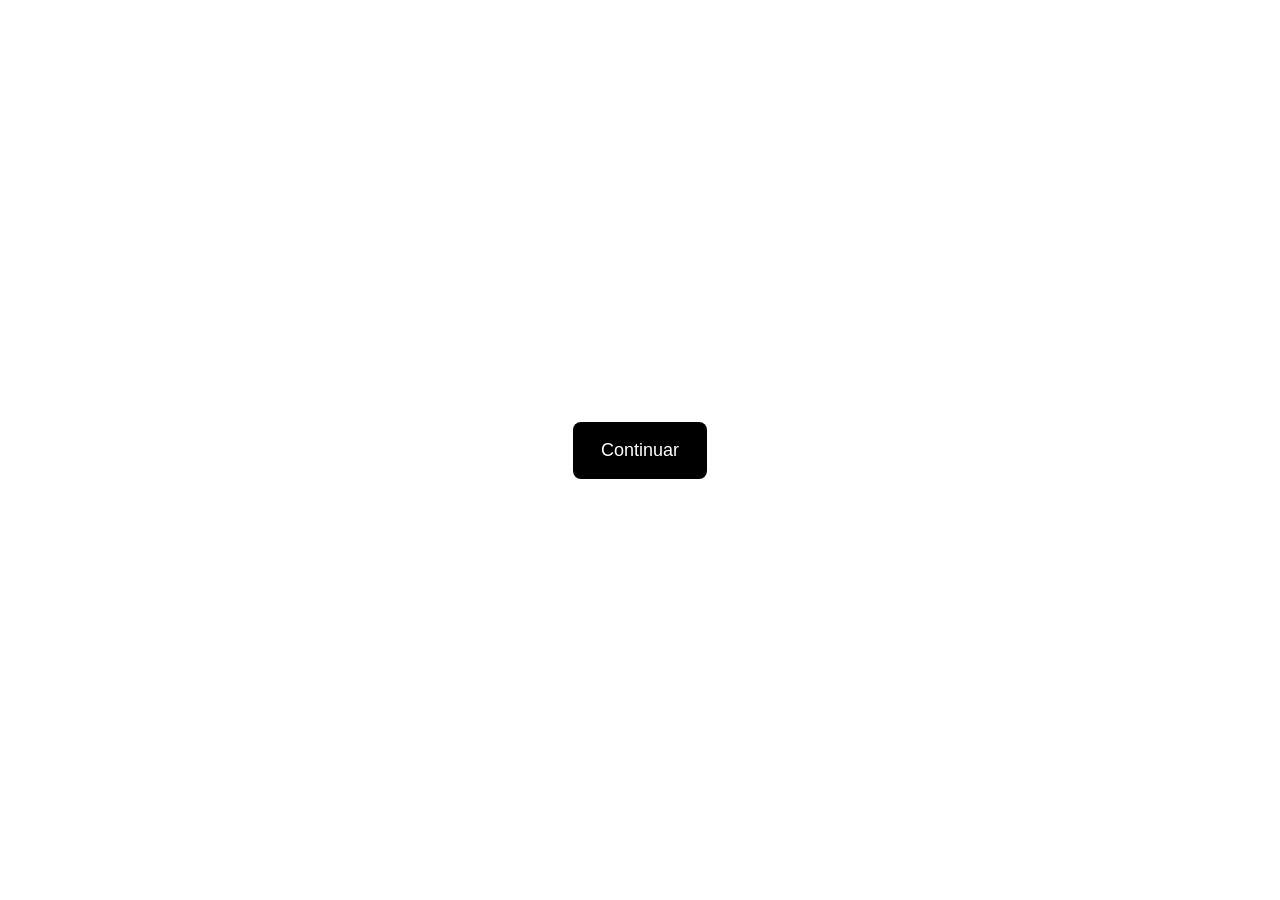
==== index.html @ adb3649f "Add initial HTML structure for 'Continuar' page" ====
<!DOCTYPE html>
<html lang="pt-BR">
<head>
  <meta charset="UTF-8">
  <meta name="viewport" content="width=device-width, initial-scale=1.0">
  <title>Continuar</title>
  <style>
    body {
      margin: 0;
      height: 100vh;
      display: flex;
      align-items: center;
      justify-content: center;
      font-family: Arial, sans-serif;
      background: #ffffff;
    }
    a {
      padding: 18px 28px;
      font-size: 18px;
      text-decoration: none;
      background: #000000;
      color: #ffffff;
      border-radius: 8px;
    }
  </style>
</head>
<body>
  <a href="https://t.me/suportexkl">Continuar</a>
</body>
</html>
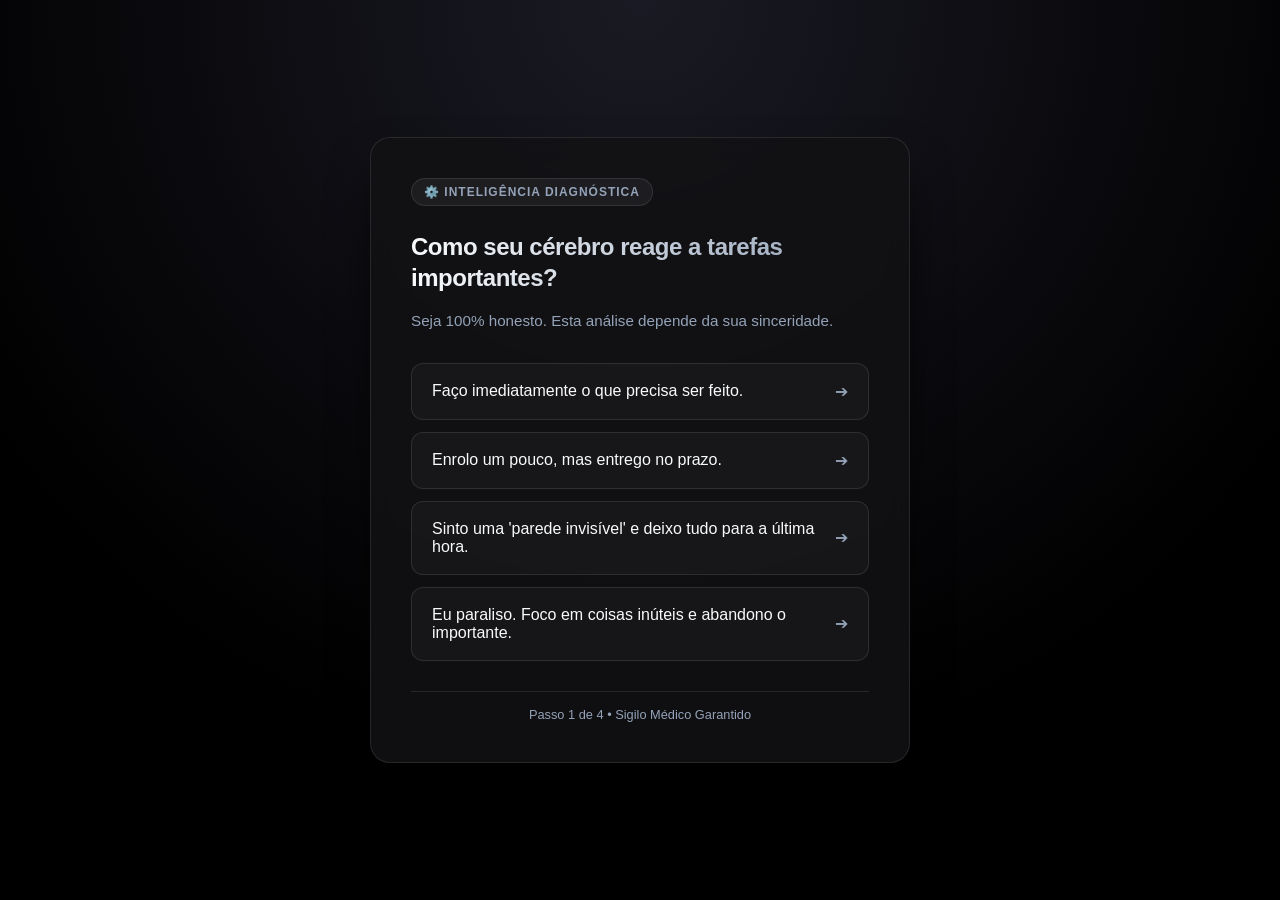
==== commit 65e431bb: "Atualizar o index.html" ====
--- a/index.html
+++ b/index.html
@@ -1,30 +1,339 @@
 <!DOCTYPE html>
 <html lang="pt-BR">
 <head>
-  <meta charset="UTF-8">
-  <meta name="viewport" content="width=device-width, initial-scale=1.0">
-  <title>Continuar</title>
-  <style>
-    body {
-      margin: 0;
-      height: 100vh;
-      display: flex;
-      align-items: center;
-      justify-content: center;
-      font-family: Arial, sans-serif;
-      background: #ffffff;
-    }
-    a {
-      padding: 18px 28px;
-      font-size: 18px;
-      text-decoration: none;
-      background: #000000;
-      color: #ffffff;
-      border-radius: 8px;
-    }
-  </style>
+    <meta charset="UTF-8">
+    <meta name="viewport" content="width=device-width, initial-scale=1.0">
+    <title>Mapeamento de Disfunção Executiva</title>
+    <style>
+        /* Variáveis de Cores Premium */
+        :root {
+            --bg-base: #000000;
+            --bg-card: rgba(18, 18, 20, 0.85);
+            --border-color: rgba(255, 255, 255, 0.1);
+            --text-primary: #f8fafc;
+            --text-secondary: #94a3b8;
+            --accent-gold: #fbbf24;
+            --accent-red: #ef4444;
+            --accent-green: #10b981;
+            --btn-gradient: linear-gradient(135deg, #10b981 0%, #059669 100%);
+            --btn-hover: linear-gradient(135deg, #059669 0%, #047857 100%);
+        }
+
+        * {
+            margin: 0;
+            padding: 0;
+            box-sizing: border-box;
+            font-family: -apple-system, BlinkMacSystemFont, "Segoe UI", Roboto, Helvetica, Arial, sans-serif;
+        }
+
+        body {
+            background-color: var(--bg-base);
+            color: var(--text-primary);
+            min-height: 100vh;
+            display: flex;
+            justify-content: center;
+            align-items: center;
+            padding: 20px;
+            background-image: radial-gradient(circle at 50% 0%, #1a1a24 0%, transparent 70%);
+        }
+
+        /* Glassmorphism Container */
+        .glass-panel {
+            background: var(--bg-card);
+            backdrop-filter: blur(12px);
+            -webkit-backdrop-filter: blur(12px);
+            border: 1px solid var(--border-color);
+            border-radius: 20px;
+            padding: 40px;
+            width: 100%;
+            max-width: 540px;
+            box-shadow: 0 25px 50px -12px rgba(0, 0, 0, 0.8);
+            position: relative;
+            overflow: hidden;
+        }
+
+        /* Tipografia */
+        h1 { font-size: 1.5rem; font-weight: 700; line-height: 1.3; margin-bottom: 15px; letter-spacing: -0.02em; }
+        .text-gradient { background: linear-gradient(to right, #f8fafc, #94a3b8); -webkit-background-clip: text; -webkit-text-fill-color: transparent; }
+        .subtitle { color: var(--text-secondary); font-size: 0.95rem; margin-bottom: 30px; line-height: 1.6; }
+
+        /* Badges de Autoridade */
+        .badge {
+            display: inline-flex; align-items: center; gap: 6px;
+            background: rgba(255, 255, 255, 0.05); border: 1px solid var(--border-color);
+            padding: 6px 12px; border-radius: 50px; font-size: 0.75rem; font-weight: 600;
+            text-transform: uppercase; letter-spacing: 1px; margin-bottom: 25px; color: var(--text-secondary);
+        }
+        .badge.alert { border-color: rgba(239, 68, 68, 0.3); color: var(--accent-red); background: rgba(239, 68, 68, 0.05); }
+
+        /* Telas */
+        .screen { display: none; animation: fadeIn 0.4s ease-out forwards; }
+        .screen.active { display: block; }
+        @keyframes fadeIn { from { opacity: 0; transform: translateY(10px); } to { opacity: 1; transform: translateY(0); } }
+
+        /* Opções do Quiz */
+        .options-grid { display: flex; flex-direction: column; gap: 12px; }
+        .option-btn {
+            background: rgba(255, 255, 255, 0.03); border: 1px solid var(--border-color);
+            color: var(--text-primary); padding: 18px 20px; border-radius: 12px;
+            font-size: 1rem; text-align: left; cursor: pointer; transition: all 0.2s ease;
+            display: flex; justify-content: space-between; align-items: center;
+        }
+        .option-btn:hover {
+            background: rgba(255, 255, 255, 0.08); border-color: rgba(255, 255, 255, 0.2);
+            transform: translateX(4px);
+        }
+
+        /* Botão Ação Premium */
+        .btn-primary {
+            width: 100%; background: var(--btn-gradient); color: white;
+            border: none; padding: 18px; border-radius: 12px; font-size: 1.1rem;
+            font-weight: 700; cursor: pointer; margin-top: 20px;
+            box-shadow: 0 10px 25px -5px rgba(16, 185, 129, 0.4); transition: all 0.2s;
+            text-transform: uppercase; letter-spacing: 0.5px;
+        }
+        .btn-primary:hover { background: var(--btn-hover); transform: translateY(-2px); box-shadow: 0 15px 35px -5px rgba(16, 185, 129, 0.5); }
+
+        /* Processamento Analítico (Autoridade) */
+        .progress-bar { width: 100%; height: 6px; background: rgba(255,255,255,0.05); border-radius: 10px; overflow: hidden; margin: 30px 0; }
+        .progress-fill { height: 100%; background: var(--accent-gold); width: 0%; box-shadow: 0 0 15px var(--accent-gold); transition: width 0.3s ease; }
+        .terminal { font-family: 'Courier New', Courier, monospace; font-size: 0.85rem; color: var(--accent-gold); margin-top: 20px; text-align: left; opacity: 0.8; height: 80px; }
+
+        /* Paywall (Medo e Urgência) */
+        .danger-box {
+            background: rgba(239, 68, 68, 0.05); border: 1px solid rgba(239, 68, 68, 0.2);
+            padding: 20px; border-radius: 12px; margin: 25px 0; text-align: left;
+        }
+        .danger-box p { color: #fca5a5; font-size: 0.95rem; line-height: 1.5; margin-bottom: 10px; }
+        
+        .timer-box { display: flex; align-items: center; justify-content: center; gap: 10px; margin: 20px 0; font-size: 1.1rem; color: var(--accent-red); font-weight: 700; }
+        .blink { animation: blinker 1s linear infinite; }
+        @keyframes blinker { 50% { opacity: 0; } }
+
+        .price-container { display: flex; align-items: baseline; justify-content: center; gap: 10px; margin: 25px 0; }
+        .price-old { text-decoration: line-through; color: var(--text-secondary); font-size: 1.1rem; }
+        .price-new { font-size: 2.5rem; font-weight: 800; color: var(--text-primary); letter-spacing: -1px; }
+
+        /* Captura de WhatsApp */
+        .input-group { margin: 20px 0; text-align: left; }
+        .input-group label { display: block; font-size: 0.85rem; color: var(--text-secondary); margin-bottom: 8px; text-transform: uppercase; letter-spacing: 0.5px; }
+        .input-group input {
+            width: 100%; padding: 16px; background: rgba(0, 0, 0, 0.5); border: 1px solid var(--border-color);
+            border-radius: 10px; color: white; font-size: 1rem; outline: none; transition: border-color 0.2s;
+        }
+        .input-group input:focus { border-color: var(--accent-green); }
+    </style>
 </head>
 <body>
-  <a href="https://t.me/suportexkl">Continuar</a>
+
+    <div class="glass-panel">
+        
+        <!-- TELA 1: INÍCIO DO QUIZ -->
+        <div id="screen-quiz" class="screen active">
+            <div class="badge">⚙️ Inteligência Diagnóstica</div>
+            <h1 id="q-title" class="text-gradient">Carregando avaliação...</h1>
+            <p class="subtitle" id="q-subtitle">Analisando padrões comportamentais.</p>
+            
+            <div class="options-grid" id="q-options">
+                <!-- Botões injetados via JS -->
+            </div>
+            
+            <div style="margin-top: 30px; font-size: 0.8rem; color: var(--text-secondary); text-align: center; border-top: 1px solid var(--border-color); padding-top: 15px;">
+                Passo <span id="q-step">1</span> de 4 • Sigilo Médico Garantido
+            </div>
+        </div>
+
+        <!-- TELA 2: PROCESSAMENTO (AUTORIDADE) -->
+        <div id="screen-loading" class="screen" style="text-align: center;">
+            <div class="badge">🧠 Processamento Neural</div>
+            <h1>Cruzando Dados...</h1>
+            <p class="subtitle">Analisando seu perfil contra nossa base de 14.392 pacientes.</p>
+            
+            <div class="progress-bar"><div class="progress-fill" id="loading-bar"></div></div>
+            
+            <div class="terminal" id="terminal-text">
+                > Iniciando varredura cognitiva...<br>
+            </div>
+        </div>
+
+        <!-- TELA 3: CAPTURA DO LEAD -->
+        <div id="screen-capture" class="screen" style="text-align: center;">
+            <div class="badge">✅ Análise Concluída</div>
+            <h1 class="text-gradient">Seu Dossiê foi gerado.</h1>
+            <p class="subtitle">Para garantir a privacidade dos seus dados sensíveis, enviaremos o link de acesso seguro direto no seu WhatsApp.</p>
+            
+            <div class="input-group">
+                <label>Seu melhor número (com DDD)</label>
+                <input type="tel" id="whatsapp-input" placeholder="(11) 99999-9999" maxlength="15">
+            </div>
+            
+            <button class="btn-primary" onclick="processLead()">Avançar para o Diagnóstico ➔</button>
+        </div>
+
+        <!-- TELA 4: PAYWALL (MEDO E ESCASSEZ) -->
+        <div id="screen-paywall" class="screen" style="text-align: center;">
+            <div class="badge alert">⚠️ ALERTA DE RISCO DETECTADO</div>
+            <h1>Padrão de Falência Dopaminérgica Encontrado.</h1>
+            
+            <div class="danger-box">
+                <p><strong>Diagnóstico Prévio:</strong> Suas respostas indicam um alto índice de Disfunção Executiva. O seu cérebro não está "preguiçoso", ele está operando com um bloqueio neuroquímico severo que impede a execução de tarefas.</p>
+                <p>Se este padrão não for quebrado, o ciclo de autossabotagem e estagnação financeira tenderá a piorar nos próximos 6 meses.</p>
+            </div>
+
+            <div class="timer-box">
+                <span class="blink">🔴</span> Seu dossiê será excluído em: <span id="timer">10:00</span>
+            </div>
+
+            <p class="subtitle" style="margin-bottom: 10px;">Taxa de Liberação do Servidor & Protocolo de Reversão:</p>
+            <div class="price-container">
+                <span class="price-old">R$ 197,00</span>
+                <span class="price-new">R$ 37,90</span>
+            </div>
+
+            <!-- LINK DA KIWIFY AQUI -->
+            <button class="btn-primary" onclick="window.location.href='https://pay.kiwify.com.br/SEULINKAQUI'">
+                💳 Desbloquear Meu Dossiê Agora
+            </button>
+            
+            <p style="margin-top: 20px; font-size: 0.75rem; color: var(--text-secondary);">
+                🔒 Pagamento 100% Seguro via Criptografia Bancária.
+            </p>
+        </div>
+
+    </div>
+
+    <script>
+        // Copy Agressivo nas Perguntas
+        const questions = [
+            {
+                title: "Como seu cérebro reage a tarefas importantes?",
+                sub: "Seja 100% honesto. Esta análise depende da sua sinceridade.",
+                options: [
+                    "Faço imediatamente o que precisa ser feito.",
+                    "Enrolo um pouco, mas entrego no prazo.",
+                    "Sinto uma 'parede invisível' e deixo tudo para a última hora.",
+                    "Eu paraliso. Foco em coisas inúteis e abandono o importante."
+                ]
+            },
+            {
+                title: "Qual o seu histórico com novos projetos ou ideias?",
+                sub: "Pense nos últimos 12 meses da sua vida.",
+                options: [
+                    "Termino tudo que começo.",
+                    "Abandono apenas quando perde o sentido.",
+                    "Começo muito empolgado, mas a energia some em poucos dias.",
+                    "Tenho um cemitério de projetos inacabados e ideias geniais."
+                ]
+            },
+            {
+                title: "Como você se sente em relação ao seu próprio potencial?",
+                sub: "Avalie sua percepção interna de capacidade vs resultado.",
+                options: [
+                    "Estou exatamente onde deveria estar.",
+                    "Poderia estar melhor, mas estou evoluindo.",
+                    "Sinto que sou muito inteligente, mas meus resultados são medíocres.",
+                    "Vivo frustrado, vendo pessoas menos capazes passando na minha frente."
+                ]
+            },
+            {
+                title: "Bateria Social e Cansaço Mental:",
+                sub: "Como é o seu nível de energia ao final de um dia comum?",
+                options: [
+                    "Normal, cansaço físico comum.",
+                    "Cansado, mas consigo interagir.",
+                    "Minha bateria acaba do nada e preciso me isolar.",
+                    "Acordo exausto. O simples fato de pensar em trabalhar já me drena."
+                ]
+            }
+        ];
+
+        let currentQ = 0;
+
+        function renderQuestion() {
+            if(currentQ >= questions.length) {
+                startProcessing();
+                return;
+            }
+
+            document.getElementById('q-title').innerText = questions[currentQ].title;
+            document.getElementById('q-subtitle').innerText = questions[currentQ].sub;
+            document.getElementById('q-step').innerText = currentQ + 1;
+
+            const grid = document.getElementById('q-options');
+            grid.innerHTML = '';
+            
+            questions[currentQ].options.forEach(opt => {
+                const btn = document.createElement('button');
+                btn.className = 'option-btn';
+                btn.innerHTML = `<span>${opt}</span> <span style="color:var(--text-secondary)">➔</span>`;
+                btn.onclick = () => {
+                    currentQ++;
+                    renderQuestion();
+                };
+                grid.appendChild(btn);
+            });
+        }
+
+        function switchScreen(hideId, showId) {
+            document.getElementById(hideId).classList.remove('active');
+            document.getElementById(showId).classList.add('active');
+        }
+
+        // Simulação de IA processando dados (Gatilho de Autoridade)
+        function startProcessing() {
+            switchScreen('screen-quiz', 'screen-loading');
+            
+            const bar = document.getElementById('loading-bar');
+            const term = document.getElementById('terminal-text');
+            
+            const messages = [
+                "> Isolando marcadores de procrastinação...",
+                "> Detectando picos de queda dopaminérgica...",
+                "> Cruzando dados do córtex pré-frontal...",
+                "> Finalizando relatório de risco neurocognitivo..."
+            ];
+
+            let step = 0;
+            const interval = setInterval(() => {
+                bar.style.width = `${(step + 1) * 25}%`;
+                term.innerHTML += messages[step] + "<br>";
+                step++;
+                
+                if(step >= 4) {
+                    clearInterval(interval);
+                    setTimeout(() => switchScreen('screen-loading', 'screen-capture'), 1000);
+                }
+            }, 1200);
+        }
+
+        // Validação simples de Lead e ida pro Paywall
+        function processLead() {
+            const wpp = document.getElementById('whatsapp-input').value;
+            if(wpp.length < 10) {
+                alert("Preencha um WhatsApp válido para garantir o envio.");
+                return;
+            }
+            switchScreen('screen-capture', 'screen-paywall');
+            startTimer();
+        }
+
+        // Timer Escassez
+        function startTimer() {
+            let time = 600; // 10 minutos
+            const display = document.getElementById('timer');
+            
+            setInterval(() => {
+                let minutes = Math.floor(time / 60);
+                let seconds = time % 60;
+                minutes = minutes < 10 ? "0" + minutes : minutes;
+                seconds = seconds < 10 ? "0" + seconds : seconds;
+                display.textContent = minutes + ":" + seconds;
+                if(time > 0) time--;
+            }, 1000);
+        }
+
+        // Inicia o Quiz
+        renderQuestion();
+    </script>
 </body>
 </html>
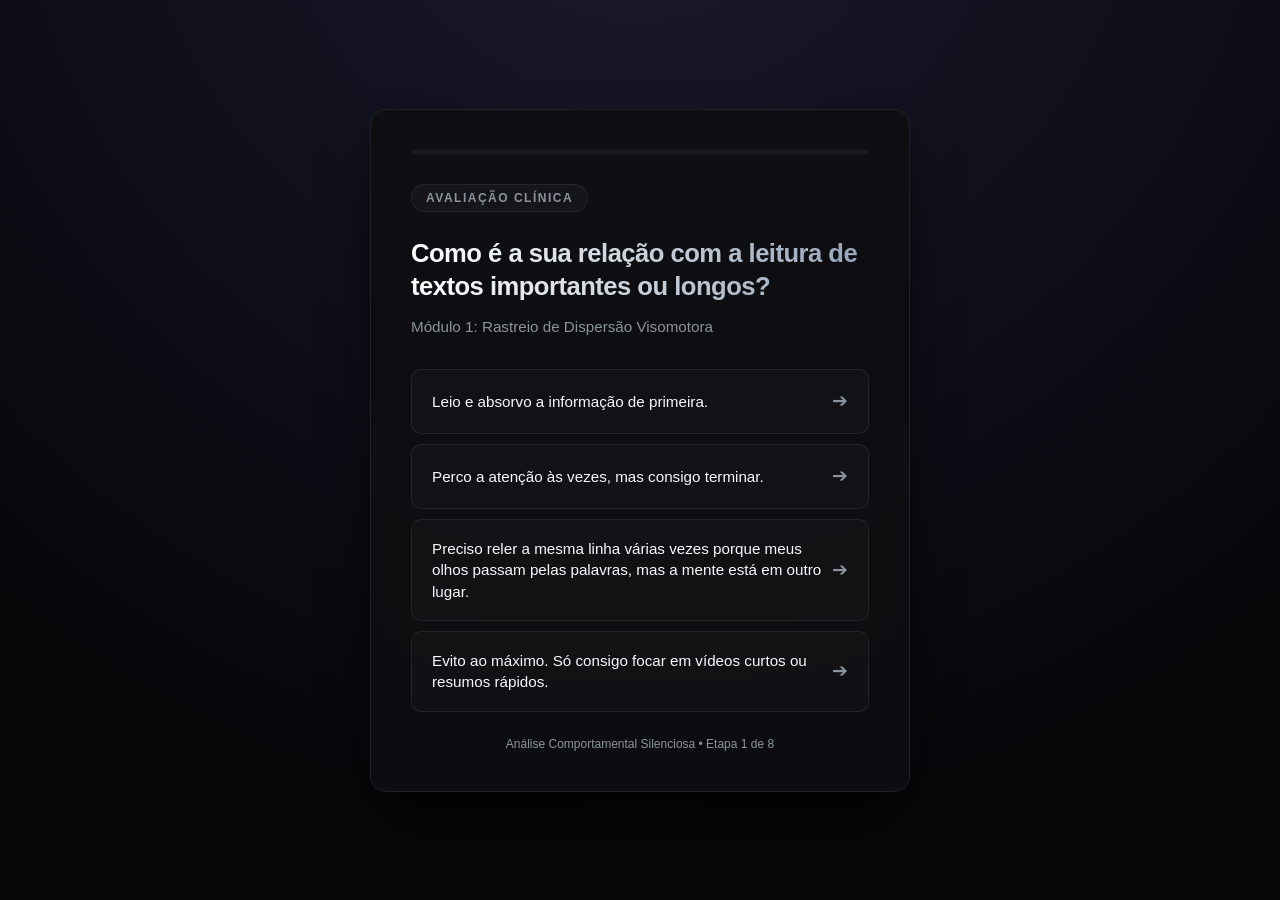
==== commit f866e181: "Atualizar o index.html" ====
--- a/index.html
+++ b/index.html
@@ -7,12 +7,12 @@
     <style>
         /* Variáveis de Cores Premium */
         :root {
-            --bg-base: #000000;
-            --bg-card: rgba(18, 18, 20, 0.85);
-            --border-color: rgba(255, 255, 255, 0.1);
+            --bg-base: #07070a;
+            --bg-card: rgba(15, 15, 18, 0.9);
+            --border-color: rgba(255, 255, 255, 0.08);
             --text-primary: #f8fafc;
-            --text-secondary: #94a3b8;
-            --accent-gold: #fbbf24;
+            --text-secondary: #8b949e;
+            --accent-gold: #eab308;
             --accent-red: #ef4444;
             --accent-green: #10b981;
             --btn-gradient: linear-gradient(135deg, #10b981 0%, #059669 100%);
@@ -34,91 +34,95 @@
             justify-content: center;
             align-items: center;
             padding: 20px;
-            background-image: radial-gradient(circle at 50% 0%, #1a1a24 0%, transparent 70%);
-        }
-
-        /* Glassmorphism Container */
+            background-image: radial-gradient(circle at 50% -20%, #1a1a2e 0%, transparent 80%);
+        }
+
         .glass-panel {
             background: var(--bg-card);
-            backdrop-filter: blur(12px);
-            -webkit-backdrop-filter: blur(12px);
+            backdrop-filter: blur(16px);
+            -webkit-backdrop-filter: blur(16px);
             border: 1px solid var(--border-color);
-            border-radius: 20px;
+            border-radius: 16px;
             padding: 40px;
             width: 100%;
             max-width: 540px;
-            box-shadow: 0 25px 50px -12px rgba(0, 0, 0, 0.8);
+            box-shadow: 0 30px 60px -15px rgba(0, 0, 0, 0.9);
             position: relative;
             overflow: hidden;
         }
 
         /* Tipografia */
-        h1 { font-size: 1.5rem; font-weight: 700; line-height: 1.3; margin-bottom: 15px; letter-spacing: -0.02em; }
-        .text-gradient { background: linear-gradient(to right, #f8fafc, #94a3b8); -webkit-background-clip: text; -webkit-text-fill-color: transparent; }
+        h1 { font-size: 1.6rem; font-weight: 700; line-height: 1.3; margin-bottom: 12px; letter-spacing: -0.02em; }
+        .text-gradient { background: linear-gradient(to right, #ffffff, #94a3b8); -webkit-background-clip: text; -webkit-text-fill-color: transparent; }
         .subtitle { color: var(--text-secondary); font-size: 0.95rem; margin-bottom: 30px; line-height: 1.6; }
 
-        /* Badges de Autoridade */
+        /* Badges */
         .badge {
             display: inline-flex; align-items: center; gap: 6px;
-            background: rgba(255, 255, 255, 0.05); border: 1px solid var(--border-color);
-            padding: 6px 12px; border-radius: 50px; font-size: 0.75rem; font-weight: 600;
-            text-transform: uppercase; letter-spacing: 1px; margin-bottom: 25px; color: var(--text-secondary);
-        }
-        .badge.alert { border-color: rgba(239, 68, 68, 0.3); color: var(--accent-red); background: rgba(239, 68, 68, 0.05); }
+            background: rgba(255, 255, 255, 0.03); border: 1px solid var(--border-color);
+            padding: 6px 14px; border-radius: 50px; font-size: 0.75rem; font-weight: 600;
+            text-transform: uppercase; letter-spacing: 1.5px; margin-bottom: 25px; color: var(--text-secondary);
+        }
+        .badge.alert { border-color: rgba(239, 68, 68, 0.4); color: var(--accent-red); background: rgba(239, 68, 68, 0.05); }
 
         /* Telas */
-        .screen { display: none; animation: fadeIn 0.4s ease-out forwards; }
+        .screen { display: none; animation: fadeIn 0.5s cubic-bezier(0.16, 1, 0.3, 1) forwards; }
         .screen.active { display: block; }
-        @keyframes fadeIn { from { opacity: 0; transform: translateY(10px); } to { opacity: 1; transform: translateY(0); } }
+        @keyframes fadeIn { from { opacity: 0; transform: translateY(15px); } to { opacity: 1; transform: translateY(0); } }
+
+        /* Progresso do Quiz */
+        .quiz-progress-container { width: 100%; height: 4px; background: rgba(255,255,255,0.05); border-radius: 2px; margin-bottom: 30px; overflow: hidden; }
+        .quiz-progress-fill { height: 100%; background: var(--text-secondary); width: 0%; transition: width 0.4s ease; }
 
         /* Opções do Quiz */
-        .options-grid { display: flex; flex-direction: column; gap: 12px; }
+        .options-grid { display: flex; flex-direction: column; gap: 10px; }
         .option-btn {
-            background: rgba(255, 255, 255, 0.03); border: 1px solid var(--border-color);
-            color: var(--text-primary); padding: 18px 20px; border-radius: 12px;
-            font-size: 1rem; text-align: left; cursor: pointer; transition: all 0.2s ease;
-            display: flex; justify-content: space-between; align-items: center;
+            background: rgba(255, 255, 255, 0.02); border: 1px solid var(--border-color);
+            color: var(--text-primary); padding: 18px 20px; border-radius: 10px;
+            font-size: 0.95rem; text-align: left; cursor: pointer; transition: all 0.2s ease;
+            display: flex; justify-content: space-between; align-items: center; line-height: 1.4;
         }
         .option-btn:hover {
-            background: rgba(255, 255, 255, 0.08); border-color: rgba(255, 255, 255, 0.2);
+            background: rgba(255, 255, 255, 0.06); border-color: rgba(255, 255, 255, 0.15);
             transform: translateX(4px);
         }
 
-        /* Botão Ação Premium */
+        /* Botões Base */
         .btn-primary {
             width: 100%; background: var(--btn-gradient); color: white;
-            border: none; padding: 18px; border-radius: 12px; font-size: 1.1rem;
+            border: none; padding: 18px; border-radius: 10px; font-size: 1.1rem;
             font-weight: 700; cursor: pointer; margin-top: 20px;
-            box-shadow: 0 10px 25px -5px rgba(16, 185, 129, 0.4); transition: all 0.2s;
+            box-shadow: 0 10px 25px -5px rgba(16, 185, 129, 0.3); transition: all 0.2s;
             text-transform: uppercase; letter-spacing: 0.5px;
         }
-        .btn-primary:hover { background: var(--btn-hover); transform: translateY(-2px); box-shadow: 0 15px 35px -5px rgba(16, 185, 129, 0.5); }
+        .btn-primary:hover { background: var(--btn-hover); transform: translateY(-2px); box-shadow: 0 15px 35px -5px rgba(16, 185, 129, 0.4); }
 
         /* Processamento Analítico (Autoridade) */
         .progress-bar { width: 100%; height: 6px; background: rgba(255,255,255,0.05); border-radius: 10px; overflow: hidden; margin: 30px 0; }
         .progress-fill { height: 100%; background: var(--accent-gold); width: 0%; box-shadow: 0 0 15px var(--accent-gold); transition: width 0.3s ease; }
-        .terminal { font-family: 'Courier New', Courier, monospace; font-size: 0.85rem; color: var(--accent-gold); margin-top: 20px; text-align: left; opacity: 0.8; height: 80px; }
+        .terminal { font-family: 'Courier New', Courier, monospace; font-size: 0.8rem; color: var(--accent-gold); margin-top: 20px; text-align: left; opacity: 0.8; height: 100px; line-height: 1.5; }
 
         /* Paywall (Medo e Urgência) */
         .danger-box {
-            background: rgba(239, 68, 68, 0.05); border: 1px solid rgba(239, 68, 68, 0.2);
-            padding: 20px; border-radius: 12px; margin: 25px 0; text-align: left;
-        }
-        .danger-box p { color: #fca5a5; font-size: 0.95rem; line-height: 1.5; margin-bottom: 10px; }
+            background: rgba(239, 68, 68, 0.03); border: 1px solid rgba(239, 68, 68, 0.2);
+            padding: 24px; border-radius: 12px; margin: 25px 0; text-align: left; border-left: 4px solid var(--accent-red);
+        }
+        .danger-box p { color: #e2e8f0; font-size: 0.95rem; line-height: 1.6; margin-bottom: 12px; }
+        .danger-box p:last-child { margin-bottom: 0; }
         
-        .timer-box { display: flex; align-items: center; justify-content: center; gap: 10px; margin: 20px 0; font-size: 1.1rem; color: var(--accent-red); font-weight: 700; }
+        .timer-box { display: flex; align-items: center; justify-content: center; gap: 8px; margin: 20px 0; font-size: 1.1rem; color: var(--accent-red); font-weight: 700; background: rgba(239, 68, 68, 0.05); padding: 12px; border-radius: 8px; }
         .blink { animation: blinker 1s linear infinite; }
         @keyframes blinker { 50% { opacity: 0; } }
 
-        .price-container { display: flex; align-items: baseline; justify-content: center; gap: 10px; margin: 25px 0; }
+        .price-container { display: flex; align-items: center; justify-content: center; gap: 15px; margin: 25px 0; }
         .price-old { text-decoration: line-through; color: var(--text-secondary); font-size: 1.1rem; }
-        .price-new { font-size: 2.5rem; font-weight: 800; color: var(--text-primary); letter-spacing: -1px; }
-
-        /* Captura de WhatsApp */
+        .price-new { font-size: 2.8rem; font-weight: 800; color: var(--text-primary); letter-spacing: -1.5px; }
+
+        /* Input */
         .input-group { margin: 20px 0; text-align: left; }
-        .input-group label { display: block; font-size: 0.85rem; color: var(--text-secondary); margin-bottom: 8px; text-transform: uppercase; letter-spacing: 0.5px; }
+        .input-group label { display: block; font-size: 0.8rem; color: var(--text-secondary); margin-bottom: 8px; text-transform: uppercase; letter-spacing: 0.5px; }
         .input-group input {
-            width: 100%; padding: 16px; background: rgba(0, 0, 0, 0.5); border: 1px solid var(--border-color);
+            width: 100%; padding: 16px; background: rgba(0, 0, 0, 0.4); border: 1px solid var(--border-color);
             border-radius: 10px; color: white; font-size: 1rem; outline: none; transition: border-color 0.2s;
         }
         .input-group input:focus { border-color: var(--accent-green); }
@@ -130,119 +134,159 @@
         
         <!-- TELA 1: INÍCIO DO QUIZ -->
         <div id="screen-quiz" class="screen active">
-            <div class="badge">⚙️ Inteligência Diagnóstica</div>
+            <div class="quiz-progress-container"><div class="quiz-progress-fill" id="quiz-progress"></div></div>
+            <div class="badge">Avaliação Clínica</div>
             <h1 id="q-title" class="text-gradient">Carregando avaliação...</h1>
-            <p class="subtitle" id="q-subtitle">Analisando padrões comportamentais.</p>
-            
-            <div class="options-grid" id="q-options">
-                <!-- Botões injetados via JS -->
-            </div>
-            
-            <div style="margin-top: 30px; font-size: 0.8rem; color: var(--text-secondary); text-align: center; border-top: 1px solid var(--border-color); padding-top: 15px;">
-                Passo <span id="q-step">1</span> de 4 • Sigilo Médico Garantido
+            <p class="subtitle" id="q-subtitle">Iniciando protocolo de análise.</p>
+            
+            <div class="options-grid" id="q-options"></div>
+            
+            <div style="margin-top: 25px; font-size: 0.75rem; color: var(--text-secondary); text-align: center;">
+                Análise Comportamental Silenciosa • Etapa <span id="q-step">1</span> de 8
             </div>
         </div>
 
-        <!-- TELA 2: PROCESSAMENTO (AUTORIDADE) -->
+        <!-- TELA 2: PROCESSAMENTO (AUMENTO DE AUTORIDADE) -->
         <div id="screen-loading" class="screen" style="text-align: center;">
-            <div class="badge">🧠 Processamento Neural</div>
-            <h1>Cruzando Dados...</h1>
-            <p class="subtitle">Analisando seu perfil contra nossa base de 14.392 pacientes.</p>
+            <div class="badge">Processamento em Nuvem</div>
+            <h1>Compilando Dossiê...</h1>
+            <p class="subtitle">Cruzando suas respostas com a matriz de disfunção neurológica.</p>
             
             <div class="progress-bar"><div class="progress-fill" id="loading-bar"></div></div>
             
             <div class="terminal" id="terminal-text">
-                > Iniciando varredura cognitiva...<br>
+                > Autenticando sessão...<br>
             </div>
         </div>
 
-        <!-- TELA 3: CAPTURA DO LEAD -->
+        <!-- TELA 3: CAPTURA DO LEAD (MICRO-COMPROMETIMENTO) -->
         <div id="screen-capture" class="screen" style="text-align: center;">
-            <div class="badge">✅ Análise Concluída</div>
-            <h1 class="text-gradient">Seu Dossiê foi gerado.</h1>
-            <p class="subtitle">Para garantir a privacidade dos seus dados sensíveis, enviaremos o link de acesso seguro direto no seu WhatsApp.</p>
+            <div class="badge">Relatório Bloqueado</div>
+            <h1 class="text-gradient">Uma anomalia foi detectada.</h1>
+            <p class="subtitle">O sistema identificou marcadores graves de autossabotagem. Por questões éticas, o diagnóstico prévio só será enviado para um contato seguro.</p>
             
             <div class="input-group">
-                <label>Seu melhor número (com DDD)</label>
+                <label>WhatsApp de Uso Pessoal (Com DDD)</label>
                 <input type="tel" id="whatsapp-input" placeholder="(11) 99999-9999" maxlength="15">
             </div>
             
-            <button class="btn-primary" onclick="processLead()">Avançar para o Diagnóstico ➔</button>
+            <button class="btn-primary" onclick="processLead()">Gerar Chave de Acesso ➔</button>
         </div>
 
-        <!-- TELA 4: PAYWALL (MEDO E ESCASSEZ) -->
+        <!-- TELA 4: PAYWALL (CHOQUE E ESCASSEZ EXTREMA) -->
         <div id="screen-paywall" class="screen" style="text-align: center;">
-            <div class="badge alert">⚠️ ALERTA DE RISCO DETECTADO</div>
-            <h1>Padrão de Falência Dopaminérgica Encontrado.</h1>
+            <div class="badge alert">⚠️ ESTÁGIO 3 DE SOBRECARGA DETECTADO</div>
+            <h1>O seu cérebro está em modo de "Sobrevivência".</h1>
             
             <div class="danger-box">
-                <p><strong>Diagnóstico Prévio:</strong> Suas respostas indicam um alto índice de Disfunção Executiva. O seu cérebro não está "preguiçoso", ele está operando com um bloqueio neuroquímico severo que impede a execução de tarefas.</p>
-                <p>Se este padrão não for quebrado, o ciclo de autossabotagem e estagnação financeira tenderá a piorar nos próximos 6 meses.</p>
+                <p><strong>Resultado da Triagem:</strong> Você não tem "problema de foco" ou "falta de força de vontade". Suas respostas confirmaram um padrão claro de <strong>Disfunção Executiva Severa</strong>.</p>
+                <p>A "névoa mental", a exaustão ao acordar e a paralisação diante de tarefas importantes são sintomas físicos de uma via dopaminérgica obstruída.</p>
+                <p>⚠️ <em>Atenção: Se este ciclo não for quebrado agora, a tendência natural é o desenvolvimento de quadros de ansiedade crônica e estagnação financeira absoluta nos próximos meses.</em></p>
             </div>
 
             <div class="timer-box">
-                <span class="blink">🔴</span> Seu dossiê será excluído em: <span id="timer">10:00</span>
-            </div>
-
-            <p class="subtitle" style="margin-bottom: 10px;">Taxa de Liberação do Servidor & Protocolo de Reversão:</p>
+                <span class="blink">🔴</span> Seus dados serão apagados do servidor em: <span id="timer">10:00</span>
+            </div>
+
+            <p class="subtitle" style="margin-bottom: 5px; font-size: 0.85rem;">Liberação do Protocolo de Destrave + Dossiê Completo:</p>
             <div class="price-container">
                 <span class="price-old">R$ 197,00</span>
                 <span class="price-new">R$ 37,90</span>
             </div>
 
-            <!-- LINK DA KIWIFY AQUI -->
+            <!-- SUBSTITUA O LINK ABAIXO PELO SEU CHECKOUT DA KIWIFY -->
             <button class="btn-primary" onclick="window.location.href='https://pay.kiwify.com.br/SEULINKAQUI'">
-                💳 Desbloquear Meu Dossiê Agora
+                💳 Desbloquear Meu Diagnóstico e Solução
             </button>
             
-            <p style="margin-top: 20px; font-size: 0.75rem; color: var(--text-secondary);">
-                🔒 Pagamento 100% Seguro via Criptografia Bancária.
+            <p style="margin-top: 15px; font-size: 0.7rem; color: var(--text-secondary);">
+                🔒 AMBIENTE CRIPTOGRAFADO • ACESSO IMEDIATO APÓS PAGAMENTO
             </p>
         </div>
 
     </div>
 
     <script>
-        // Copy Agressivo nas Perguntas
+        // Copy Profundo - Psicologia de "Adivinhação"
         const questions = [
             {
-                title: "Como seu cérebro reage a tarefas importantes?",
-                sub: "Seja 100% honesto. Esta análise depende da sua sinceridade.",
-                options: [
-                    "Faço imediatamente o que precisa ser feito.",
-                    "Enrolo um pouco, mas entrego no prazo.",
-                    "Sinto uma 'parede invisível' e deixo tudo para a última hora.",
-                    "Eu paraliso. Foco em coisas inúteis e abandono o importante."
-                ]
-            },
-            {
-                title: "Qual o seu histórico com novos projetos ou ideias?",
-                sub: "Pense nos últimos 12 meses da sua vida.",
-                options: [
-                    "Termino tudo que começo.",
-                    "Abandono apenas quando perde o sentido.",
-                    "Começo muito empolgado, mas a energia some em poucos dias.",
-                    "Tenho um cemitério de projetos inacabados e ideias geniais."
-                ]
-            },
-            {
-                title: "Como você se sente em relação ao seu próprio potencial?",
-                sub: "Avalie sua percepção interna de capacidade vs resultado.",
-                options: [
-                    "Estou exatamente onde deveria estar.",
-                    "Poderia estar melhor, mas estou evoluindo.",
-                    "Sinto que sou muito inteligente, mas meus resultados são medíocres.",
-                    "Vivo frustrado, vendo pessoas menos capazes passando na minha frente."
-                ]
-            },
-            {
-                title: "Bateria Social e Cansaço Mental:",
-                sub: "Como é o seu nível de energia ao final de um dia comum?",
-                options: [
-                    "Normal, cansaço físico comum.",
-                    "Cansado, mas consigo interagir.",
-                    "Minha bateria acaba do nada e preciso me isolar.",
-                    "Acordo exausto. O simples fato de pensar em trabalhar já me drena."
+                title: "Como é a sua relação com a leitura de textos importantes ou longos?",
+                sub: "Módulo 1: Rastreio de Dispersão Visomotora",
+                options: [
+                    "Leio e absorvo a informação de primeira.",
+                    "Perco a atenção às vezes, mas consigo terminar.",
+                    "Preciso reler a mesma linha várias vezes porque meus olhos passam pelas palavras, mas a mente está em outro lugar.",
+                    "Evito ao máximo. Só consigo focar em vídeos curtos ou resumos rápidos."
+                ]
+            },
+            {
+                title: "Ao deitar na cama para dormir, como o seu cérebro se comporta?",
+                sub: "Módulo 2: Desligamento Neurológico",
+                options: [
+                    "Desligo os pensamentos e durmo em poucos minutos.",
+                    "Demoro um pouco revisando o dia, mas pego no sono.",
+                    "Meu cérebro 'liga' de repente. Começo a ter ideias brilhantes, lembro de coisas antigas e a ansiedade bate.",
+                    "Sofro de insônia crônica. É impossível fazer minha mente calar a boca."
+                ]
+            },
+            {
+                title: "Seja honesto: O que acontece quando você tem uma tarefa muito importante para entregar?",
+                sub: "Módulo 3: Resposta ao Estresse",
+                options: [
+                    "Planejo e executo antes do prazo.",
+                    "Enrolo um pouco, mas entrego sem grande estresse.",
+                    "Sinto uma paralisação bizarra. Fico arrumando a casa, rolando o feed, faço tudo, menos o que precisa ser feito.",
+                    "Só consigo fazer no desespero absoluto da última hora, movido a pânico."
+                ]
+            },
+            {
+                title: "Você já sentiu a 'Síndrome da Farsa' em relação à sua própria inteligência?",
+                sub: "Módulo 4: Percepção de Auto-Valor",
+                options: [
+                    "Não, tenho confiança nos meus resultados e capacidade.",
+                    "Às vezes duvido de mim, mas é passageiro.",
+                    "Sim. Sinto que sou muito inteligente, mas na prática meus resultados não provam isso.",
+                    "O tempo todo. Sinto que estou desperdiçando meu potencial e vendo pessoas menos capazes passando na minha frente."
+                ]
+            },
+            {
+                title: "Quantas ideias geniais de negócios, projetos ou hobbies você abandonou nos últimos 12 meses?",
+                sub: "Módulo 5: Ciclo de Manutenção Dopaminérgica",
+                options: [
+                    "Nenhuma. Termino o que começo.",
+                    "1 ou 2, por falta de tempo real.",
+                    "Várias. Começo obcecado, compro materiais/cursos, mas em duas semanas a vontade some completamente.",
+                    "Perdi as contas. Minha vida é um verdadeiro 'cemitério' de projetos inacabados."
+                ]
+            },
+            {
+                title: "Como funciona a sua 'Bateria Social' em interações do dia a dia?",
+                sub: "Módulo 6: Exaustão Sensorial",
+                options: [
+                    "Sou extremamente sociável e ganho energia com pessoas.",
+                    "Gosto de interagir, mas prefiro meu espaço.",
+                    "Consigo interagir bem, mas minha bateria acaba 'do nada' e eu preciso fugir para me isolar e não falar com ninguém.",
+                    "Qualquer interação social já me drena antes mesmo de acontecer."
+                ]
+            },
+            {
+                title: "Com que frequência você se pega no 'loop' do celular sem perceber?",
+                sub: "Módulo 7: Sequestro de Atenção",
+                options: [
+                    "Raramente, controlo bem meu tempo de tela.",
+                    "Às vezes perco uns 20 minutos, mas saio fácil.",
+                    "Pego o celular só para olhar uma mensagem e quando percebo, já perdi 2 horas rolando vídeos sem absorver nada.",
+                    "É incontrolável. Sinto uma necessidade física de estímulo rápido na tela o tempo todo."
+                ]
+            },
+            {
+                title: "Como você se sente quando acorda e pensa no que precisa fazer hoje?",
+                sub: "Módulo 8: Avaliação Final de Exaustão",
+                options: [
+                    "Motivado e pronto para começar.",
+                    "Com preguiça normal de acordar, mas logo passa.",
+                    "Já acordo cansado. O peso das responsabilidades faz parecer que tem uma nuvem densa na minha cabeça.",
+                    "Sinto vontade de chorar ou desaparecer. A sensação de sobrecarga é esmagadora desde o primeiro minuto do dia."
                 ]
             }
         ];
@@ -255,6 +299,10 @@
                 return;
             }
 
+            // Atualiza barra de progresso
+            const progress = ((currentQ) / questions.length) * 100;
+            document.getElementById('quiz-progress').style.width = `${progress}%`;
+
             document.getElementById('q-title').innerText = questions[currentQ].title;
             document.getElementById('q-subtitle').innerText = questions[currentQ].sub;
             document.getElementById('q-step').innerText = currentQ + 1;
@@ -265,7 +313,7 @@
             questions[currentQ].options.forEach(opt => {
                 const btn = document.createElement('button');
                 btn.className = 'option-btn';
-                btn.innerHTML = `<span>${opt}</span> <span style="color:var(--text-secondary)">➔</span>`;
+                btn.innerHTML = `<span>${opt}</span> <span style="color:var(--text-secondary); font-size:1.2rem;">➔</span>`;
                 btn.onclick = () => {
                     currentQ++;
                     renderQuestion();
@@ -279,7 +327,6 @@
             document.getElementById(showId).classList.add('active');
         }
 
-        // Simulação de IA processando dados (Gatilho de Autoridade)
         function startProcessing() {
             switchScreen('screen-quiz', 'screen-loading');
             
@@ -287,39 +334,41 @@
             const term = document.getElementById('terminal-text');
             
             const messages = [
-                "> Isolando marcadores de procrastinação...",
-                "> Detectando picos de queda dopaminérgica...",
-                "> Cruzando dados do córtex pré-frontal...",
-                "> Finalizando relatório de risco neurocognitivo..."
+                "> Extraindo marcadores de procrastinação passiva...",
+                "> Anomalia detectada no córtex pré-frontal frontal.",
+                "> Calculando Índice de Perda Dopaminérgica...",
+                "> Cruzando com base de dados de 18.491 laudos...",
+                "> Isolando grau de risco de estagnação financeira...",
+                "> Finalizando criptografia do Dossiê Clínico..."
             ];
 
             let step = 0;
             const interval = setInterval(() => {
-                bar.style.width = `${(step + 1) * 25}%`;
+                bar.style.width = `${(step + 1) * 16.6}%`;
                 term.innerHTML += messages[step] + "<br>";
+                // Auto-scroll the terminal
+                term.scrollTop = term.scrollHeight;
                 step++;
                 
-                if(step >= 4) {
+                if(step >= 6) {
                     clearInterval(interval);
-                    setTimeout(() => switchScreen('screen-loading', 'screen-capture'), 1000);
+                    setTimeout(() => switchScreen('screen-loading', 'screen-capture'), 1500);
                 }
-            }, 1200);
-        }
-
-        // Validação simples de Lead e ida pro Paywall
+            }, 1000); // 6 segundos de loading gera ansiedade e aumenta autoridade
+        }
+
         function processLead() {
             const wpp = document.getElementById('whatsapp-input').value;
-            if(wpp.length < 10) {
-                alert("Preencha um WhatsApp válido para garantir o envio.");
+            if(wpp.replace(/\D/g, '').length < 10) {
+                alert("O sistema de segurança exige um número de WhatsApp válido.");
                 return;
             }
             switchScreen('screen-capture', 'screen-paywall');
             startTimer();
         }
 
-        // Timer Escassez
         function startTimer() {
-            let time = 600; // 10 minutos
+            let time = 600; 
             const display = document.getElementById('timer');
             
             setInterval(() => {
@@ -332,7 +381,6 @@
             }, 1000);
         }
 
-        // Inicia o Quiz
         renderQuestion();
     </script>
 </body>
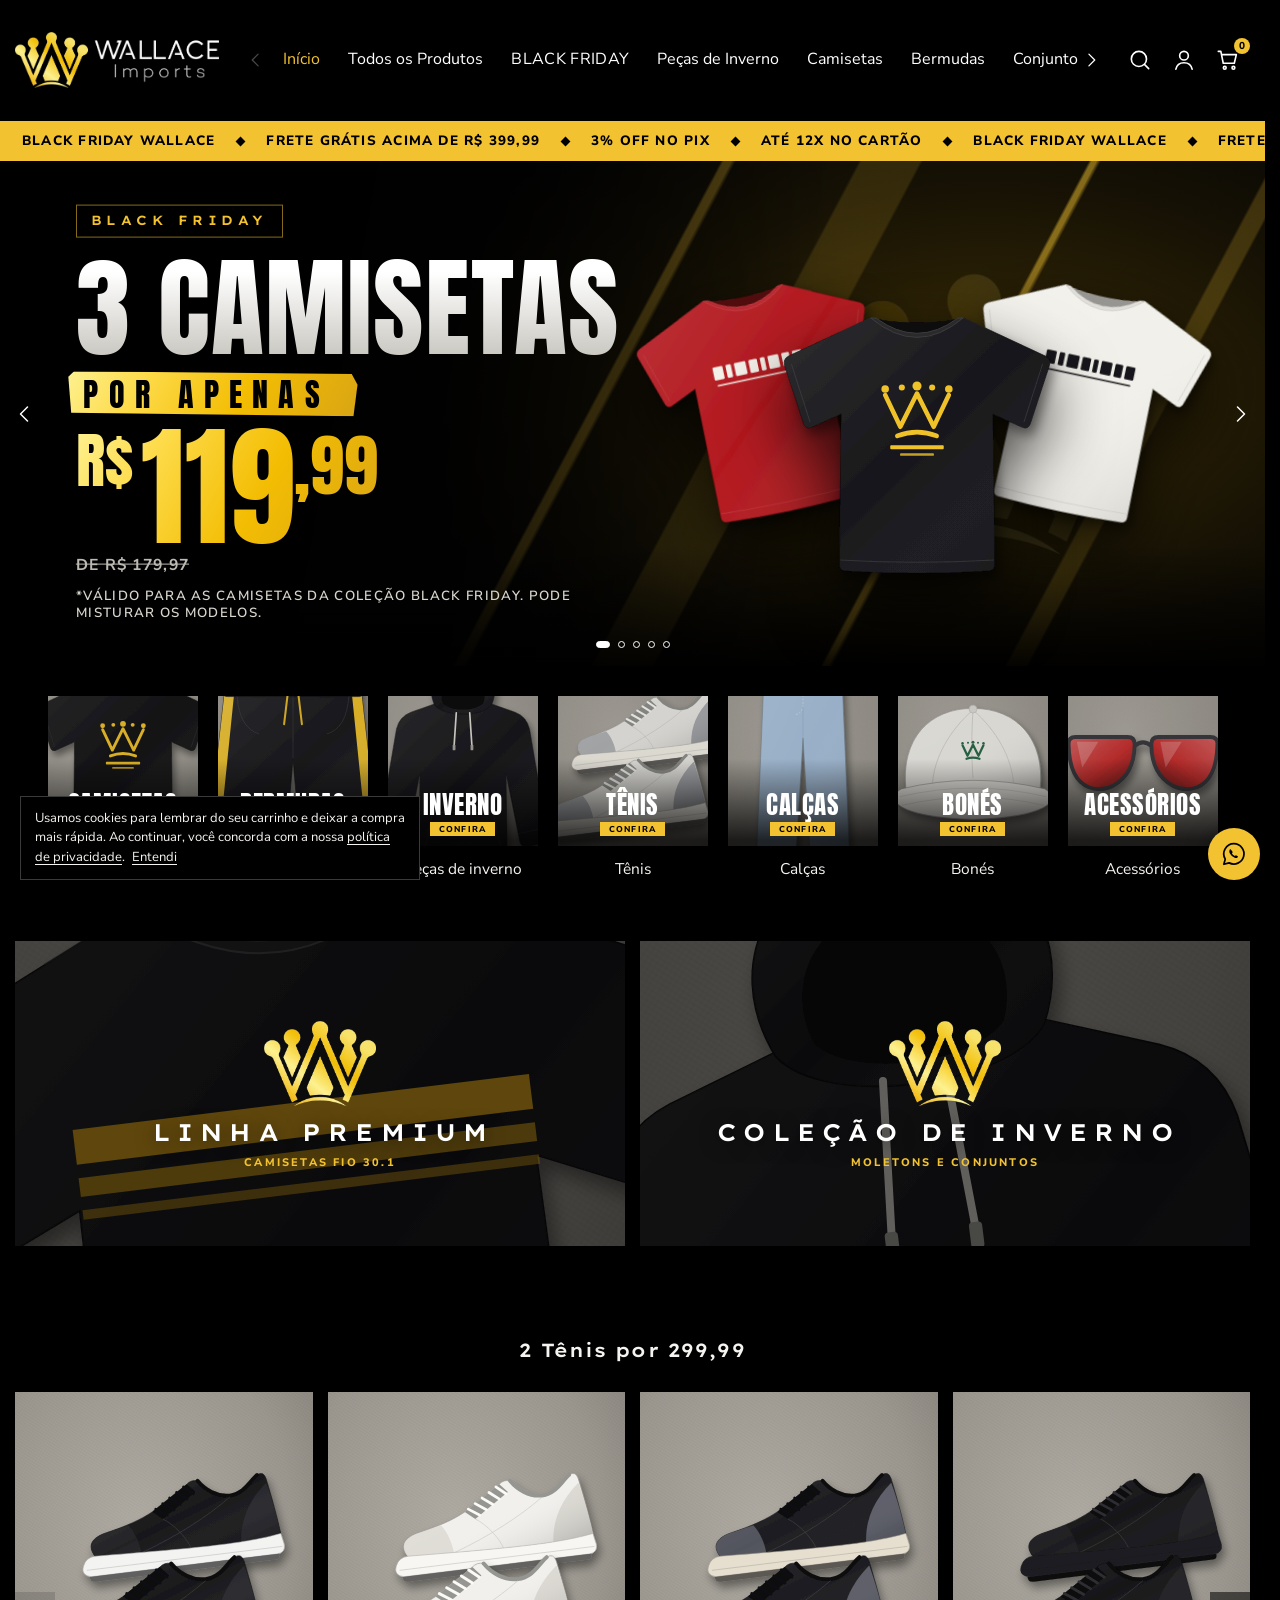
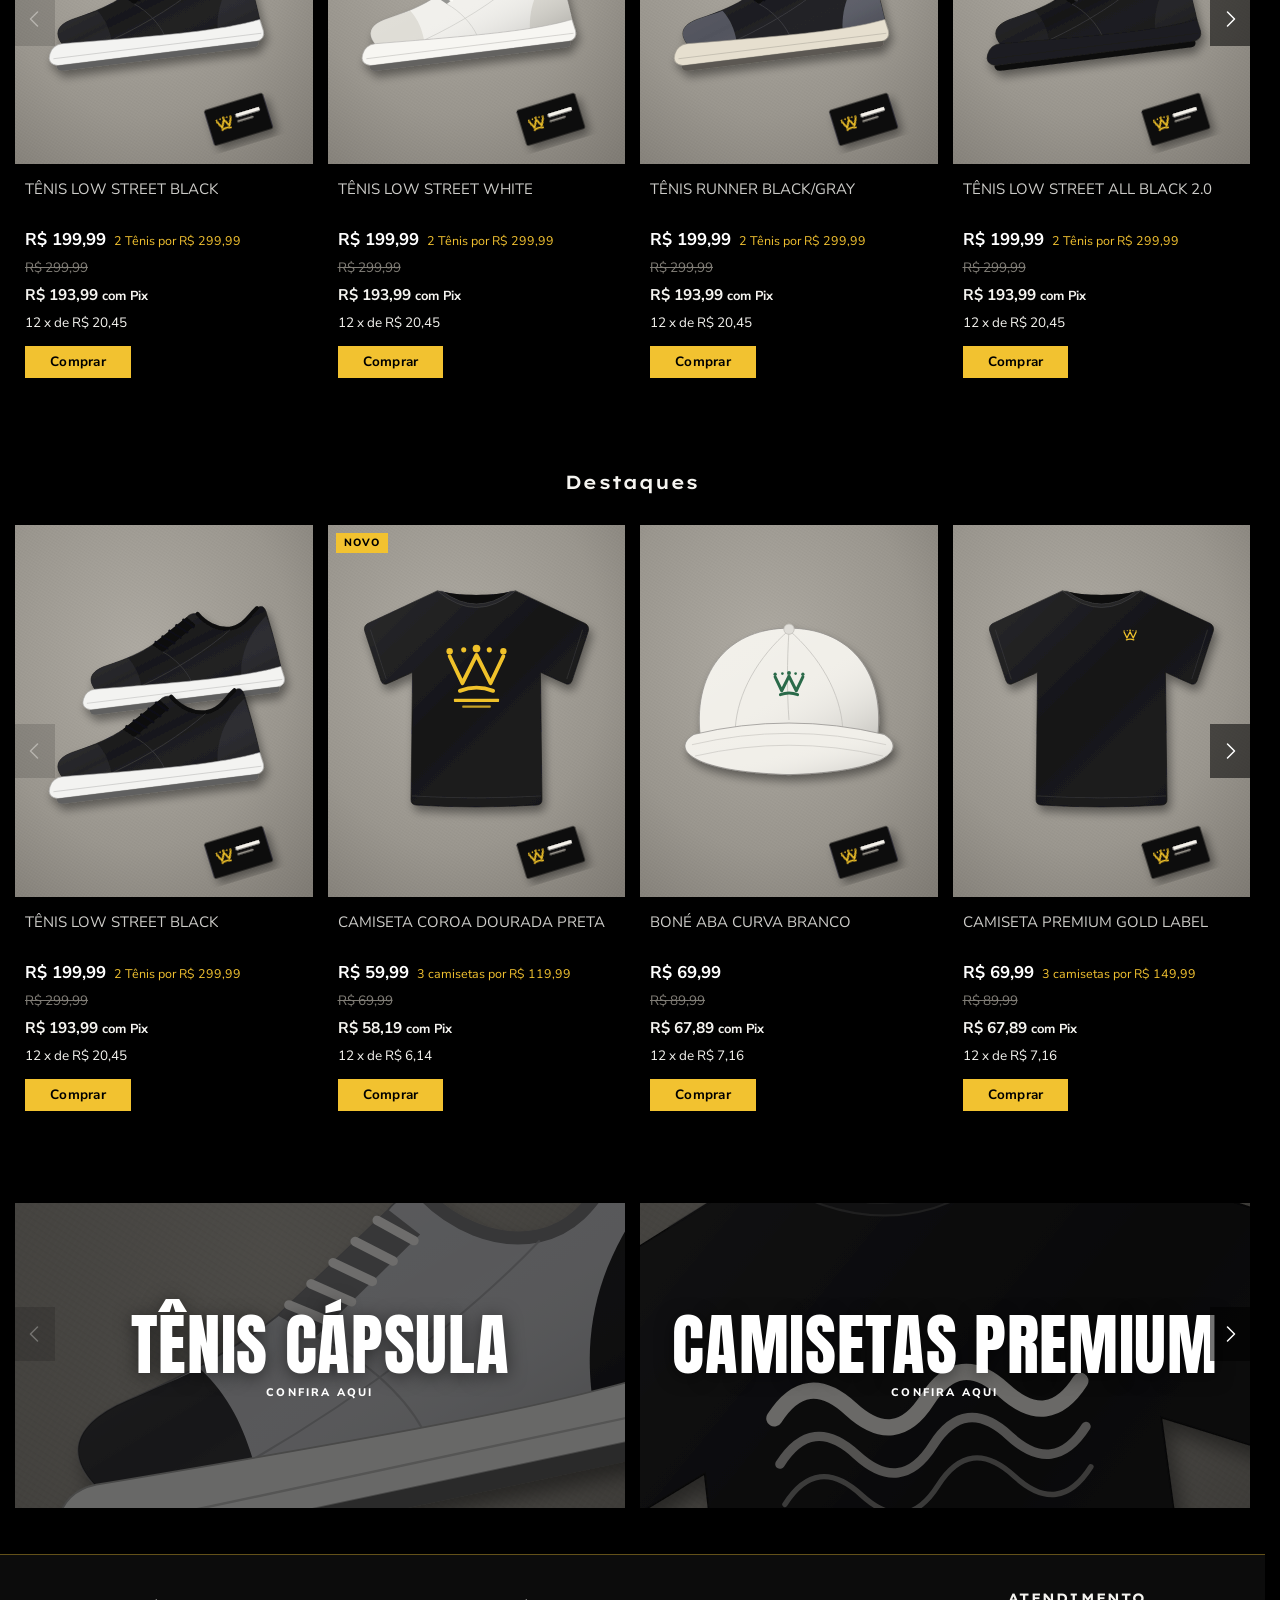
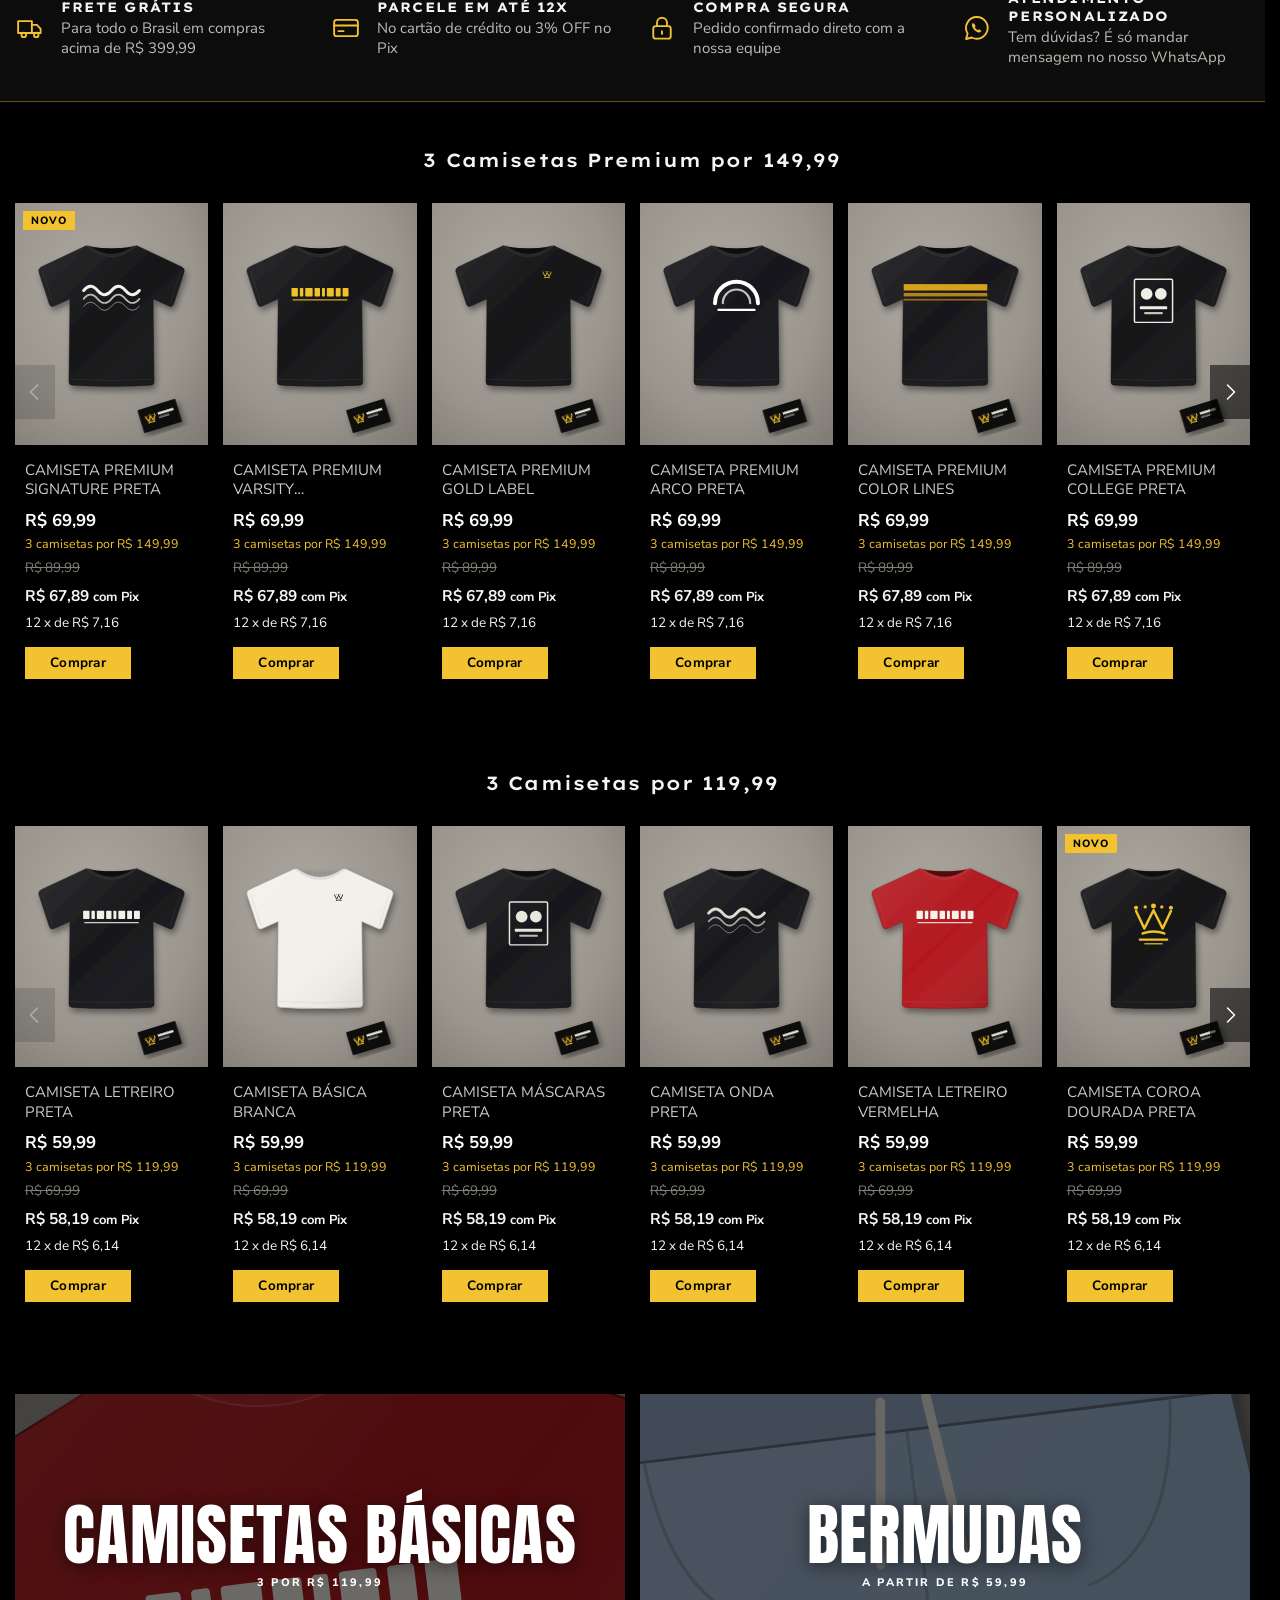
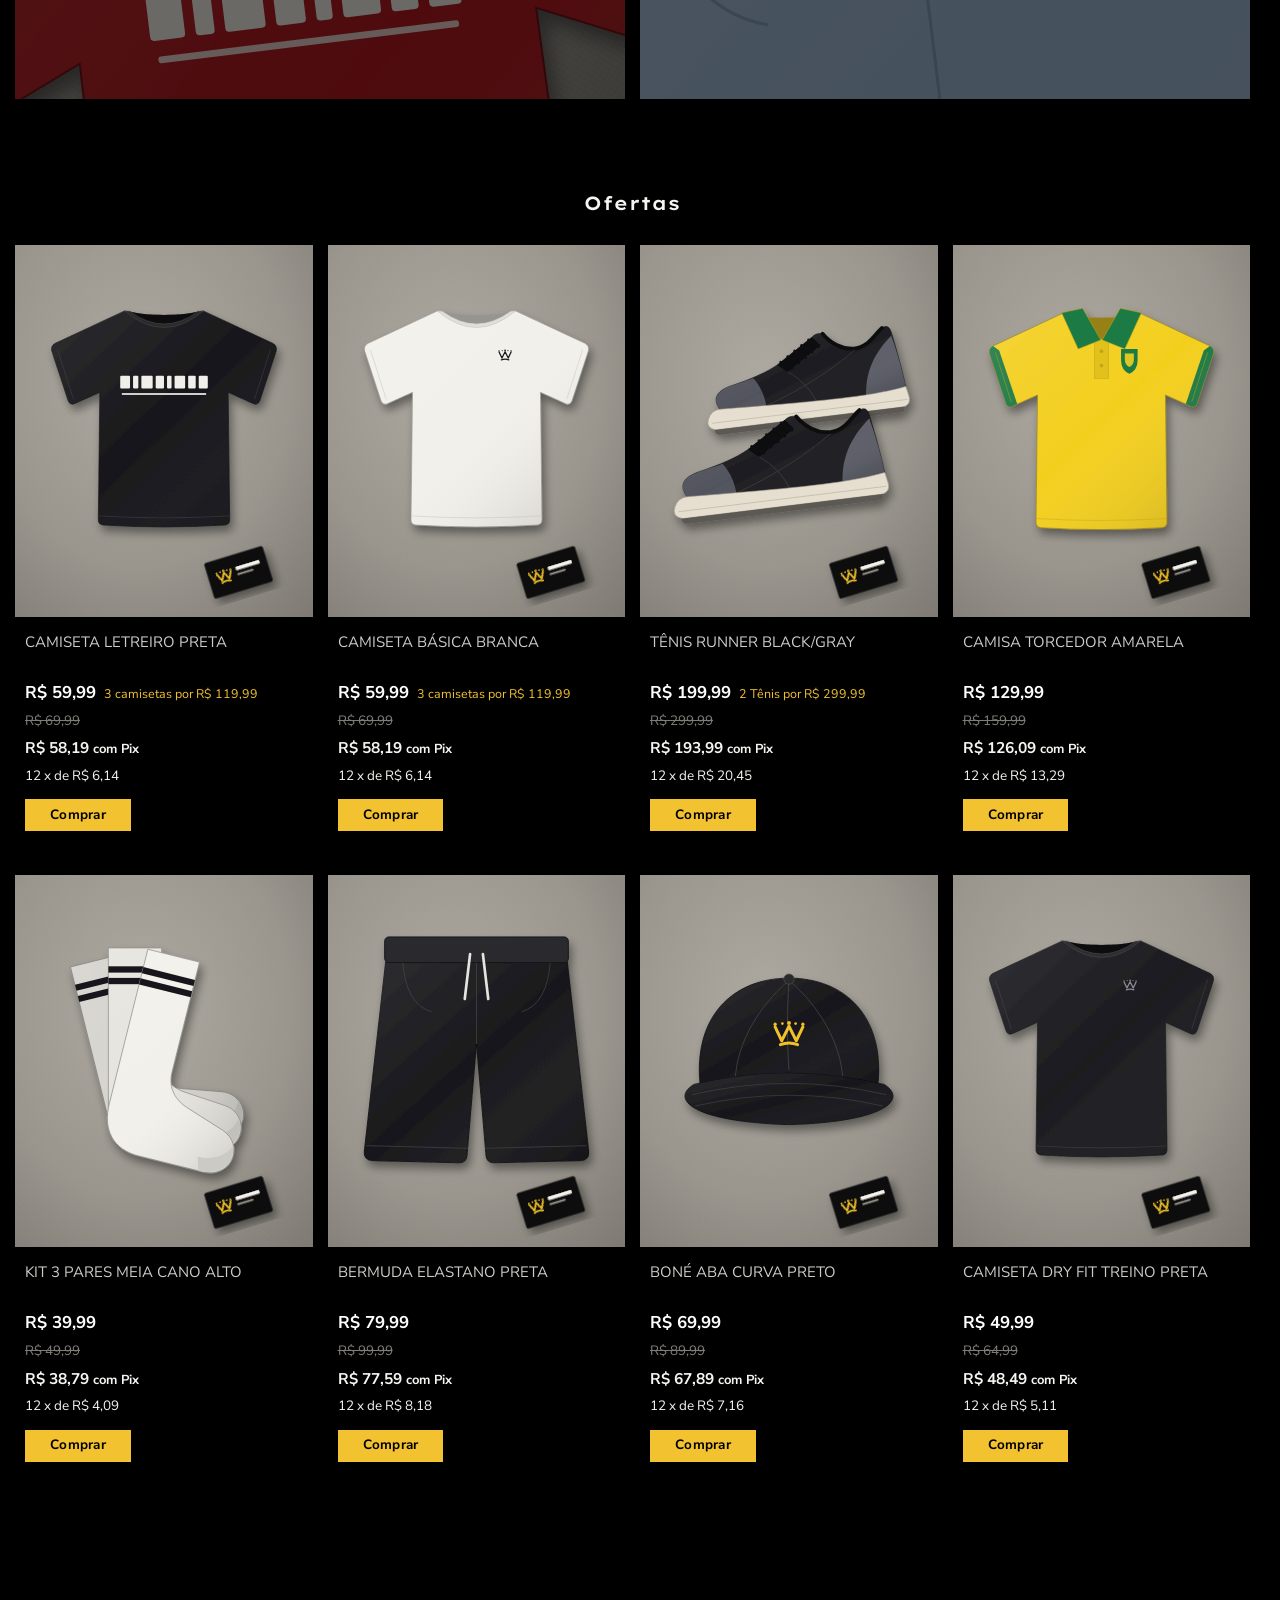
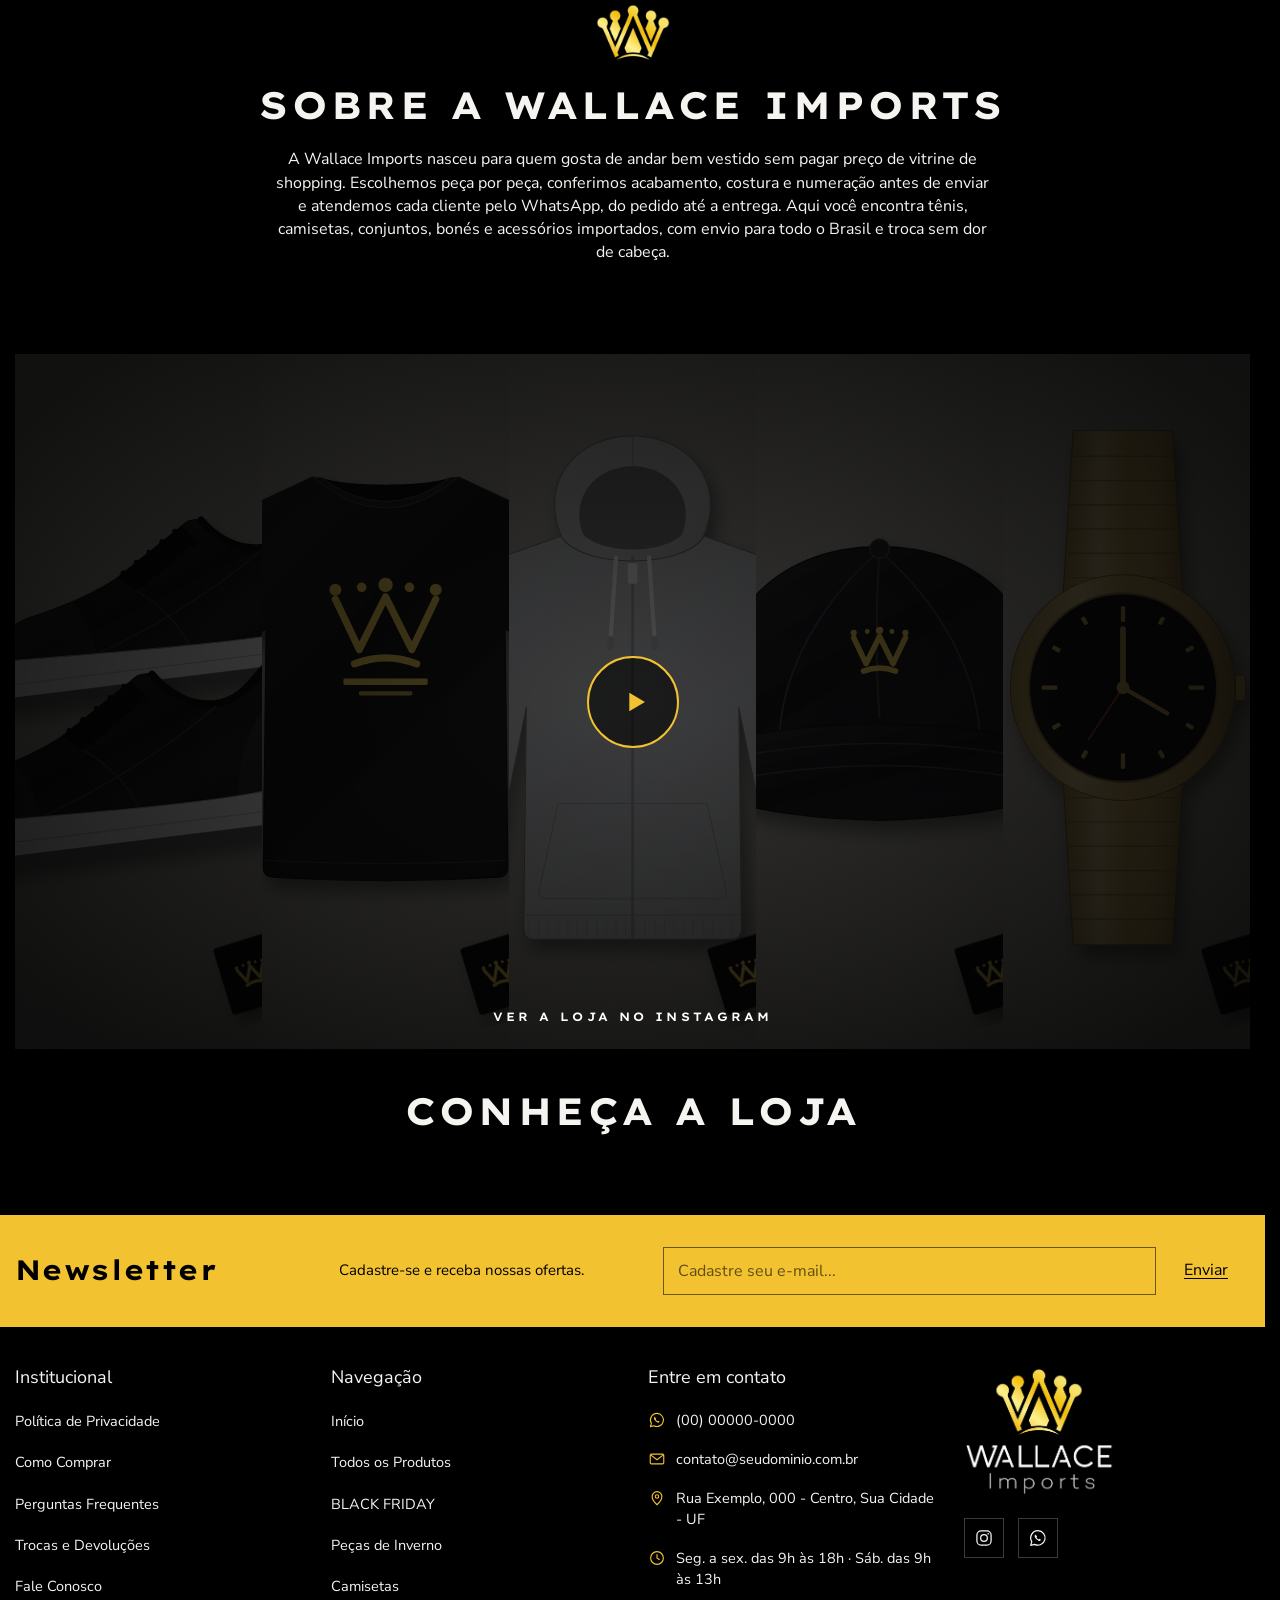
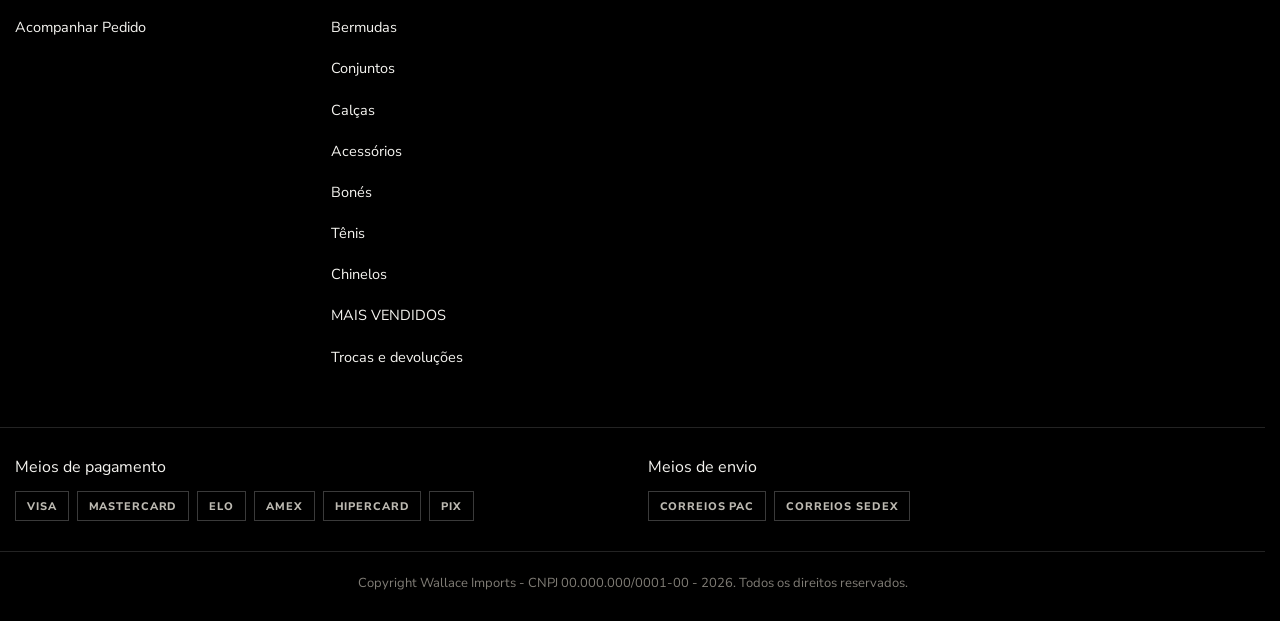
==== commit 53636ddb: "Loja Wallace Imports em preto e dourado Site estático completo, sem etapa de build, com a estrutura " ====
--- a/index.html
+++ b/index.html
@@ -1,387 +1,39 @@
 <!DOCTYPE html>
 <html lang="pt-BR">
 <head>
-    <meta charset="UTF-8">
-    <meta name="viewport" content="width=device-width, initial-scale=1.0">
-    <title>Mapeamento de Disfunção Executiva</title>
-    <style>
-        /* Variáveis de Cores Premium */
-        :root {
-            --bg-base: #07070a;
-            --bg-card: rgba(15, 15, 18, 0.9);
-            --border-color: rgba(255, 255, 255, 0.08);
-            --text-primary: #f8fafc;
-            --text-secondary: #8b949e;
-            --accent-gold: #eab308;
-            --accent-red: #ef4444;
-            --accent-green: #10b981;
-            --btn-gradient: linear-gradient(135deg, #10b981 0%, #059669 100%);
-            --btn-hover: linear-gradient(135deg, #059669 0%, #047857 100%);
-        }
-
-        * {
-            margin: 0;
-            padding: 0;
-            box-sizing: border-box;
-            font-family: -apple-system, BlinkMacSystemFont, "Segoe UI", Roboto, Helvetica, Arial, sans-serif;
-        }
-
-        body {
-            background-color: var(--bg-base);
-            color: var(--text-primary);
-            min-height: 100vh;
-            display: flex;
-            justify-content: center;
-            align-items: center;
-            padding: 20px;
-            background-image: radial-gradient(circle at 50% -20%, #1a1a2e 0%, transparent 80%);
-        }
-
-        .glass-panel {
-            background: var(--bg-card);
-            backdrop-filter: blur(16px);
-            -webkit-backdrop-filter: blur(16px);
-            border: 1px solid var(--border-color);
-            border-radius: 16px;
-            padding: 40px;
-            width: 100%;
-            max-width: 540px;
-            box-shadow: 0 30px 60px -15px rgba(0, 0, 0, 0.9);
-            position: relative;
-            overflow: hidden;
-        }
-
-        /* Tipografia */
-        h1 { font-size: 1.6rem; font-weight: 700; line-height: 1.3; margin-bottom: 12px; letter-spacing: -0.02em; }
-        .text-gradient { background: linear-gradient(to right, #ffffff, #94a3b8); -webkit-background-clip: text; -webkit-text-fill-color: transparent; }
-        .subtitle { color: var(--text-secondary); font-size: 0.95rem; margin-bottom: 30px; line-height: 1.6; }
-
-        /* Badges */
-        .badge {
-            display: inline-flex; align-items: center; gap: 6px;
-            background: rgba(255, 255, 255, 0.03); border: 1px solid var(--border-color);
-            padding: 6px 14px; border-radius: 50px; font-size: 0.75rem; font-weight: 600;
-            text-transform: uppercase; letter-spacing: 1.5px; margin-bottom: 25px; color: var(--text-secondary);
-        }
-        .badge.alert { border-color: rgba(239, 68, 68, 0.4); color: var(--accent-red); background: rgba(239, 68, 68, 0.05); }
-
-        /* Telas */
-        .screen { display: none; animation: fadeIn 0.5s cubic-bezier(0.16, 1, 0.3, 1) forwards; }
-        .screen.active { display: block; }
-        @keyframes fadeIn { from { opacity: 0; transform: translateY(15px); } to { opacity: 1; transform: translateY(0); } }
-
-        /* Progresso do Quiz */
-        .quiz-progress-container { width: 100%; height: 4px; background: rgba(255,255,255,0.05); border-radius: 2px; margin-bottom: 30px; overflow: hidden; }
-        .quiz-progress-fill { height: 100%; background: var(--text-secondary); width: 0%; transition: width 0.4s ease; }
-
-        /* Opções do Quiz */
-        .options-grid { display: flex; flex-direction: column; gap: 10px; }
-        .option-btn {
-            background: rgba(255, 255, 255, 0.02); border: 1px solid var(--border-color);
-            color: var(--text-primary); padding: 18px 20px; border-radius: 10px;
-            font-size: 0.95rem; text-align: left; cursor: pointer; transition: all 0.2s ease;
-            display: flex; justify-content: space-between; align-items: center; line-height: 1.4;
-        }
-        .option-btn:hover {
-            background: rgba(255, 255, 255, 0.06); border-color: rgba(255, 255, 255, 0.15);
-            transform: translateX(4px);
-        }
-
-        /* Botões Base */
-        .btn-primary {
-            width: 100%; background: var(--btn-gradient); color: white;
-            border: none; padding: 18px; border-radius: 10px; font-size: 1.1rem;
-            font-weight: 700; cursor: pointer; margin-top: 20px;
-            box-shadow: 0 10px 25px -5px rgba(16, 185, 129, 0.3); transition: all 0.2s;
-            text-transform: uppercase; letter-spacing: 0.5px;
-        }
-        .btn-primary:hover { background: var(--btn-hover); transform: translateY(-2px); box-shadow: 0 15px 35px -5px rgba(16, 185, 129, 0.4); }
-
-        /* Processamento Analítico (Autoridade) */
-        .progress-bar { width: 100%; height: 6px; background: rgba(255,255,255,0.05); border-radius: 10px; overflow: hidden; margin: 30px 0; }
-        .progress-fill { height: 100%; background: var(--accent-gold); width: 0%; box-shadow: 0 0 15px var(--accent-gold); transition: width 0.3s ease; }
-        .terminal { font-family: 'Courier New', Courier, monospace; font-size: 0.8rem; color: var(--accent-gold); margin-top: 20px; text-align: left; opacity: 0.8; height: 100px; line-height: 1.5; }
-
-        /* Paywall (Medo e Urgência) */
-        .danger-box {
-            background: rgba(239, 68, 68, 0.03); border: 1px solid rgba(239, 68, 68, 0.2);
-            padding: 24px; border-radius: 12px; margin: 25px 0; text-align: left; border-left: 4px solid var(--accent-red);
-        }
-        .danger-box p { color: #e2e8f0; font-size: 0.95rem; line-height: 1.6; margin-bottom: 12px; }
-        .danger-box p:last-child { margin-bottom: 0; }
-        
-        .timer-box { display: flex; align-items: center; justify-content: center; gap: 8px; margin: 20px 0; font-size: 1.1rem; color: var(--accent-red); font-weight: 700; background: rgba(239, 68, 68, 0.05); padding: 12px; border-radius: 8px; }
-        .blink { animation: blinker 1s linear infinite; }
-        @keyframes blinker { 50% { opacity: 0; } }
-
-        .price-container { display: flex; align-items: center; justify-content: center; gap: 15px; margin: 25px 0; }
-        .price-old { text-decoration: line-through; color: var(--text-secondary); font-size: 1.1rem; }
-        .price-new { font-size: 2.8rem; font-weight: 800; color: var(--text-primary); letter-spacing: -1.5px; }
-
-        /* Input */
-        .input-group { margin: 20px 0; text-align: left; }
-        .input-group label { display: block; font-size: 0.8rem; color: var(--text-secondary); margin-bottom: 8px; text-transform: uppercase; letter-spacing: 0.5px; }
-        .input-group input {
-            width: 100%; padding: 16px; background: rgba(0, 0, 0, 0.4); border: 1px solid var(--border-color);
-            border-radius: 10px; color: white; font-size: 1rem; outline: none; transition: border-color 0.2s;
-        }
-        .input-group input:focus { border-color: var(--accent-green); }
-    </style>
+  <meta charset="utf-8">
+  <meta name="viewport" content="width=device-width, initial-scale=1">
+  <title>Wallace Imports | Tênis, camisetas e acessórios importados</title>
+  <meta name="description" content="Wallace Imports: tênis, camisetas, conjuntos, bonés e acessórios importados. Frete grátis acima de R$ 399,99, 3% OFF no Pix e até 12x no cartão.">
+  <meta name="theme-color" content="#000000">
+  <meta property="og:type" content="website">
+  <meta property="og:site_name" content="Wallace Imports">
+  <meta property="og:title" content="Wallace Imports | Tênis, camisetas e acessórios importados">
+  <meta property="og:description" content="Frete grátis acima de R$ 399,99, 3% OFF no Pix e até 12x no cartão.">
+  <meta property="og:image" content="assets/img/compartilhar.jpg">
+  <link rel="icon" type="image/png" href="assets/img/favicon.png">
+  <link rel="apple-touch-icon" href="assets/img/apple-touch-icon.png">
+  <link rel="preload" href="assets/fonts/nunito-sans-latin-400-normal.woff2" as="font" type="font/woff2" crossorigin>
+  <link rel="preload" href="assets/fonts/lexend-exa-latin-600-normal.woff2" as="font" type="font/woff2" crossorigin>
+  <link rel="preload" href="assets/fonts/anton-latin-400-normal.woff2" as="font" type="font/woff2" crossorigin>
+  <link rel="stylesheet" href="assets/css/estilo.css">
+  <script src="assets/js/config.js"></script>
+  <script src="assets/js/catalogo.js"></script>
+  <script src="assets/js/loja.js"></script>
 </head>
 <body>
+  <div id="topo"></div>
+  <script>Loja.topo();</script>
 
-    <div class="glass-panel">
-        
-        <!-- TELA 1: INÍCIO DO QUIZ -->
-        <div id="screen-quiz" class="screen active">
-            <div class="quiz-progress-container"><div class="quiz-progress-fill" id="quiz-progress"></div></div>
-            <div class="badge">Avaliação Clínica</div>
-            <h1 id="q-title" class="text-gradient">Carregando avaliação...</h1>
-            <p class="subtitle" id="q-subtitle">Iniciando protocolo de análise.</p>
-            
-            <div class="options-grid" id="q-options"></div>
-            
-            <div style="margin-top: 25px; font-size: 0.75rem; color: var(--text-secondary); text-align: center;">
-                Análise Comportamental Silenciosa • Etapa <span id="q-step">1</span> de 8
-            </div>
-        </div>
+  <main id="conteudo">
+    <h1 class="so-leitor">Wallace Imports</h1>
+  </main>
+  <noscript>
+    <p style="padding:40px 20px;text-align:center">Ative o JavaScript do navegador para ver a vitrine da Wallace Imports.</p>
+  </noscript>
 
-        <!-- TELA 2: PROCESSAMENTO (AUMENTO DE AUTORIDADE) -->
-        <div id="screen-loading" class="screen" style="text-align: center;">
-            <div class="badge">Processamento em Nuvem</div>
-            <h1>Compilando Dossiê...</h1>
-            <p class="subtitle">Cruzando suas respostas com a matriz de disfunção neurológica.</p>
-            
-            <div class="progress-bar"><div class="progress-fill" id="loading-bar"></div></div>
-            
-            <div class="terminal" id="terminal-text">
-                > Autenticando sessão...<br>
-            </div>
-        </div>
-
-        <!-- TELA 3: CAPTURA DO LEAD (MICRO-COMPROMETIMENTO) -->
-        <div id="screen-capture" class="screen" style="text-align: center;">
-            <div class="badge">Relatório Bloqueado</div>
-            <h1 class="text-gradient">Uma anomalia foi detectada.</h1>
-            <p class="subtitle">O sistema identificou marcadores graves de autossabotagem. Por questões éticas, o diagnóstico prévio só será enviado para um contato seguro.</p>
-            
-            <div class="input-group">
-                <label>WhatsApp de Uso Pessoal (Com DDD)</label>
-                <input type="tel" id="whatsapp-input" placeholder="(11) 99999-9999" maxlength="15">
-            </div>
-            
-            <button class="btn-primary" onclick="processLead()">Gerar Chave de Acesso ➔</button>
-        </div>
-
-        <!-- TELA 4: PAYWALL (CHOQUE E ESCASSEZ EXTREMA) -->
-        <div id="screen-paywall" class="screen" style="text-align: center;">
-            <div class="badge alert">⚠️ ESTÁGIO 3 DE SOBRECARGA DETECTADO</div>
-            <h1>O seu cérebro está em modo de "Sobrevivência".</h1>
-            
-            <div class="danger-box">
-                <p><strong>Resultado da Triagem:</strong> Você não tem "problema de foco" ou "falta de força de vontade". Suas respostas confirmaram um padrão claro de <strong>Disfunção Executiva Severa</strong>.</p>
-                <p>A "névoa mental", a exaustão ao acordar e a paralisação diante de tarefas importantes são sintomas físicos de uma via dopaminérgica obstruída.</p>
-                <p>⚠️ <em>Atenção: Se este ciclo não for quebrado agora, a tendência natural é o desenvolvimento de quadros de ansiedade crônica e estagnação financeira absoluta nos próximos meses.</em></p>
-            </div>
-
-            <div class="timer-box">
-                <span class="blink">🔴</span> Seus dados serão apagados do servidor em: <span id="timer">10:00</span>
-            </div>
-
-            <p class="subtitle" style="margin-bottom: 5px; font-size: 0.85rem;">Liberação do Protocolo de Destrave + Dossiê Completo:</p>
-            <div class="price-container">
-                <span class="price-old">R$ 197,00</span>
-                <span class="price-new">R$ 37,90</span>
-            </div>
-
-            <!-- SUBSTITUA O LINK ABAIXO PELO SEU CHECKOUT DA KIWIFY -->
-            <button class="btn-primary" onclick="window.location.href='https://pay.kiwify.com.br/SEULINKAQUI'">
-                💳 Desbloquear Meu Diagnóstico e Solução
-            </button>
-            
-            <p style="margin-top: 15px; font-size: 0.7rem; color: var(--text-secondary);">
-                🔒 AMBIENTE CRIPTOGRAFADO • ACESSO IMEDIATO APÓS PAGAMENTO
-            </p>
-        </div>
-
-    </div>
-
-    <script>
-        // Copy Profundo - Psicologia de "Adivinhação"
-        const questions = [
-            {
-                title: "Como é a sua relação com a leitura de textos importantes ou longos?",
-                sub: "Módulo 1: Rastreio de Dispersão Visomotora",
-                options: [
-                    "Leio e absorvo a informação de primeira.",
-                    "Perco a atenção às vezes, mas consigo terminar.",
-                    "Preciso reler a mesma linha várias vezes porque meus olhos passam pelas palavras, mas a mente está em outro lugar.",
-                    "Evito ao máximo. Só consigo focar em vídeos curtos ou resumos rápidos."
-                ]
-            },
-            {
-                title: "Ao deitar na cama para dormir, como o seu cérebro se comporta?",
-                sub: "Módulo 2: Desligamento Neurológico",
-                options: [
-                    "Desligo os pensamentos e durmo em poucos minutos.",
-                    "Demoro um pouco revisando o dia, mas pego no sono.",
-                    "Meu cérebro 'liga' de repente. Começo a ter ideias brilhantes, lembro de coisas antigas e a ansiedade bate.",
-                    "Sofro de insônia crônica. É impossível fazer minha mente calar a boca."
-                ]
-            },
-            {
-                title: "Seja honesto: O que acontece quando você tem uma tarefa muito importante para entregar?",
-                sub: "Módulo 3: Resposta ao Estresse",
-                options: [
-                    "Planejo e executo antes do prazo.",
-                    "Enrolo um pouco, mas entrego sem grande estresse.",
-                    "Sinto uma paralisação bizarra. Fico arrumando a casa, rolando o feed, faço tudo, menos o que precisa ser feito.",
-                    "Só consigo fazer no desespero absoluto da última hora, movido a pânico."
-                ]
-            },
-            {
-                title: "Você já sentiu a 'Síndrome da Farsa' em relação à sua própria inteligência?",
-                sub: "Módulo 4: Percepção de Auto-Valor",
-                options: [
-                    "Não, tenho confiança nos meus resultados e capacidade.",
-                    "Às vezes duvido de mim, mas é passageiro.",
-                    "Sim. Sinto que sou muito inteligente, mas na prática meus resultados não provam isso.",
-                    "O tempo todo. Sinto que estou desperdiçando meu potencial e vendo pessoas menos capazes passando na minha frente."
-                ]
-            },
-            {
-                title: "Quantas ideias geniais de negócios, projetos ou hobbies você abandonou nos últimos 12 meses?",
-                sub: "Módulo 5: Ciclo de Manutenção Dopaminérgica",
-                options: [
-                    "Nenhuma. Termino o que começo.",
-                    "1 ou 2, por falta de tempo real.",
-                    "Várias. Começo obcecado, compro materiais/cursos, mas em duas semanas a vontade some completamente.",
-                    "Perdi as contas. Minha vida é um verdadeiro 'cemitério' de projetos inacabados."
-                ]
-            },
-            {
-                title: "Como funciona a sua 'Bateria Social' em interações do dia a dia?",
-                sub: "Módulo 6: Exaustão Sensorial",
-                options: [
-                    "Sou extremamente sociável e ganho energia com pessoas.",
-                    "Gosto de interagir, mas prefiro meu espaço.",
-                    "Consigo interagir bem, mas minha bateria acaba 'do nada' e eu preciso fugir para me isolar e não falar com ninguém.",
-                    "Qualquer interação social já me drena antes mesmo de acontecer."
-                ]
-            },
-            {
-                title: "Com que frequência você se pega no 'loop' do celular sem perceber?",
-                sub: "Módulo 7: Sequestro de Atenção",
-                options: [
-                    "Raramente, controlo bem meu tempo de tela.",
-                    "Às vezes perco uns 20 minutos, mas saio fácil.",
-                    "Pego o celular só para olhar uma mensagem e quando percebo, já perdi 2 horas rolando vídeos sem absorver nada.",
-                    "É incontrolável. Sinto uma necessidade física de estímulo rápido na tela o tempo todo."
-                ]
-            },
-            {
-                title: "Como você se sente quando acorda e pensa no que precisa fazer hoje?",
-                sub: "Módulo 8: Avaliação Final de Exaustão",
-                options: [
-                    "Motivado e pronto para começar.",
-                    "Com preguiça normal de acordar, mas logo passa.",
-                    "Já acordo cansado. O peso das responsabilidades faz parecer que tem uma nuvem densa na minha cabeça.",
-                    "Sinto vontade de chorar ou desaparecer. A sensação de sobrecarga é esmagadora desde o primeiro minuto do dia."
-                ]
-            }
-        ];
-
-        let currentQ = 0;
-
-        function renderQuestion() {
-            if(currentQ >= questions.length) {
-                startProcessing();
-                return;
-            }
-
-            // Atualiza barra de progresso
-            const progress = ((currentQ) / questions.length) * 100;
-            document.getElementById('quiz-progress').style.width = `${progress}%`;
-
-            document.getElementById('q-title').innerText = questions[currentQ].title;
-            document.getElementById('q-subtitle').innerText = questions[currentQ].sub;
-            document.getElementById('q-step').innerText = currentQ + 1;
-
-            const grid = document.getElementById('q-options');
-            grid.innerHTML = '';
-            
-            questions[currentQ].options.forEach(opt => {
-                const btn = document.createElement('button');
-                btn.className = 'option-btn';
-                btn.innerHTML = `<span>${opt}</span> <span style="color:var(--text-secondary); font-size:1.2rem;">➔</span>`;
-                btn.onclick = () => {
-                    currentQ++;
-                    renderQuestion();
-                };
-                grid.appendChild(btn);
-            });
-        }
-
-        function switchScreen(hideId, showId) {
-            document.getElementById(hideId).classList.remove('active');
-            document.getElementById(showId).classList.add('active');
-        }
-
-        function startProcessing() {
-            switchScreen('screen-quiz', 'screen-loading');
-            
-            const bar = document.getElementById('loading-bar');
-            const term = document.getElementById('terminal-text');
-            
-            const messages = [
-                "> Extraindo marcadores de procrastinação passiva...",
-                "> Anomalia detectada no córtex pré-frontal frontal.",
-                "> Calculando Índice de Perda Dopaminérgica...",
-                "> Cruzando com base de dados de 18.491 laudos...",
-                "> Isolando grau de risco de estagnação financeira...",
-                "> Finalizando criptografia do Dossiê Clínico..."
-            ];
-
-            let step = 0;
-            const interval = setInterval(() => {
-                bar.style.width = `${(step + 1) * 16.6}%`;
-                term.innerHTML += messages[step] + "<br>";
-                // Auto-scroll the terminal
-                term.scrollTop = term.scrollHeight;
-                step++;
-                
-                if(step >= 6) {
-                    clearInterval(interval);
-                    setTimeout(() => switchScreen('screen-loading', 'screen-capture'), 1500);
-                }
-            }, 1000); // 6 segundos de loading gera ansiedade e aumenta autoridade
-        }
-
-        function processLead() {
-            const wpp = document.getElementById('whatsapp-input').value;
-            if(wpp.replace(/\D/g, '').length < 10) {
-                alert("O sistema de segurança exige um número de WhatsApp válido.");
-                return;
-            }
-            switchScreen('screen-capture', 'screen-paywall');
-            startTimer();
-        }
-
-        function startTimer() {
-            let time = 600; 
-            const display = document.getElementById('timer');
-            
-            setInterval(() => {
-                let minutes = Math.floor(time / 60);
-                let seconds = time % 60;
-                minutes = minutes < 10 ? "0" + minutes : minutes;
-                seconds = seconds < 10 ? "0" + seconds : seconds;
-                display.textContent = minutes + ":" + seconds;
-                if(time > 0) time--;
-            }, 1000);
-        }
-
-        renderQuestion();
-    </script>
+  <div id="rodape"></div>
+  <script>Loja.rodape();</script>
+  <script src="assets/js/home.js"></script>
 </body>
 </html>
--- a/assets/css/estilo.css
+++ b/assets/css/estilo.css
@@ -0,0 +1,799 @@
+/* ==========================================================================
+   WALLACE IMPORTS — folha de estilos
+   Preto + dourado da marca. Cantos retos, tipografia larga nos títulos.
+   ========================================================================== */
+
+@font-face { font-family: 'Lexend Exa'; font-weight: 400; font-display: swap; src: url('../fonts/lexend-exa-latin-400-normal.woff2') format('woff2'); }
+@font-face { font-family: 'Lexend Exa'; font-weight: 600; font-display: swap; src: url('../fonts/lexend-exa-latin-600-normal.woff2') format('woff2'); }
+@font-face { font-family: 'Lexend Exa'; font-weight: 700; font-display: swap; src: url('../fonts/lexend-exa-latin-700-normal.woff2') format('woff2'); }
+@font-face { font-family: 'Nunito Sans'; font-weight: 400; font-display: swap; src: url('../fonts/nunito-sans-latin-400-normal.woff2') format('woff2'); }
+@font-face { font-family: 'Nunito Sans'; font-weight: 600; font-display: swap; src: url('../fonts/nunito-sans-latin-600-normal.woff2') format('woff2'); }
+@font-face { font-family: 'Nunito Sans'; font-weight: 700; font-display: swap; src: url('../fonts/nunito-sans-latin-700-normal.woff2') format('woff2'); }
+@font-face { font-family: 'Nunito Sans'; font-weight: 800; font-display: swap; src: url('../fonts/nunito-sans-latin-800-normal.woff2') format('woff2'); }
+@font-face { font-family: 'Anton'; font-weight: 400; font-display: swap; src: url('../fonts/anton-latin-400-normal.woff2') format('woff2'); }
+
+:root {
+  --preto: #000;
+  --grafite: #0c0c0c;
+  --grafite-2: #151515;
+  --linha: #232323;
+  --linha-2: #3a3a3a;
+  --branco: #fff;
+  --texto: #f5f4f0;
+  --texto-2: #bdbab2;
+  --texto-3: #807d76;
+  --ouro: #f2c230;
+  --ouro-claro: #fbe38a;
+  --ouro-escuro: #c9971a;
+  --ouro-grad: linear-gradient(120deg, #fdf18f 0%, #fdda48 26%, #f3bd03 60%, #d9a514 100%);
+  --erro: #ff6557;
+  --titulo: 'Lexend Exa', 'Trebuchet MS', Verdana, sans-serif;
+  --corpo: 'Nunito Sans', 'Segoe UI', Roboto, Arial, sans-serif;
+  --cartaz: 'Anton', Impact, 'Arial Narrow Bold', sans-serif;
+  --largura: 1300px;
+  --topo-altura: 120px;
+}
+
+*, *::before, *::after { box-sizing: border-box; }
+html { -webkit-text-size-adjust: 100%; scroll-behavior: smooth; scrollbar-gutter: stable; }
+body {
+  margin: 0;
+  background: var(--preto);
+  color: var(--texto);
+  font: 400 16px/1.45 var(--corpo);
+  -webkit-font-smoothing: antialiased;
+  overflow-x: hidden;
+}
+body.travado { overflow: hidden; }
+img, svg { display: block; max-width: 100%; }
+img { height: auto; }
+a { color: inherit; text-decoration: none; }
+button, input, select, textarea { font: inherit; color: inherit; }
+button { background: none; border: 0; padding: 0; cursor: pointer; }
+ul, ol { margin: 0; padding: 0; list-style: none; }
+h1, h2, h3, h4, p { margin: 0; }
+:focus-visible { outline: 2px solid var(--ouro); outline-offset: 2px; }
+::selection { background: var(--ouro); color: #000; }
+[hidden] { display: none !important; }
+
+.container { width: 100%; max-width: var(--largura); margin: 0 auto; padding: 0 15px; }
+.so-leitor { position: absolute; width: 1px; height: 1px; overflow: hidden; clip: rect(0 0 0 0); white-space: nowrap; }
+.ouro { color: var(--ouro); }
+.icone { width: 24px; height: 24px; flex: none; fill: none; stroke: currentColor; stroke-width: 1.5; stroke-linecap: round; stroke-linejoin: round; }
+.icone-cheio { fill: currentColor; stroke: none; }
+
+/* ---------- Botões ---------- */
+.btn {
+  display: inline-flex; align-items: center; justify-content: center; gap: 8px;
+  min-height: 48px; padding: 12px 28px;
+  background: var(--ouro); color: #000;
+  font: 700 15px/1.2 var(--corpo); letter-spacing: .02em; text-align: center;
+  border: 1px solid var(--ouro); border-radius: 0;
+  transition: background .18s, border-color .18s, color .18s;
+}
+.btn:hover { background: var(--ouro-claro); border-color: var(--ouro-claro); }
+.btn:disabled, .btn.desligado { background: #2a2a2a; border-color: #2a2a2a; color: #777; cursor: not-allowed; }
+.btn-p { min-height: 32px; padding: 6px 24px; font-size: 13.5px; }
+.btn-bloco { display: flex; width: 100%; }
+.btn-contorno { background: transparent; color: var(--texto); border-color: var(--linha-2); }
+.btn-contorno:hover { background: transparent; border-color: var(--ouro); color: var(--ouro); }
+.link { text-decoration: underline; text-underline-offset: 3px; }
+.link:hover { color: var(--ouro); }
+
+/* ---------- Campos ---------- */
+.campo {
+  width: 100%; height: 48px; padding: 0 14px;
+  background: transparent; color: var(--texto);
+  border: 1px solid var(--linha-2); border-radius: 0;
+}
+.campo::placeholder { color: var(--texto-3); }
+.campo:focus { outline: none; border-color: var(--ouro); }
+input[type="search"]::-webkit-search-cancel-button { -webkit-appearance: none; }
+select.campo {
+  appearance: none; padding-right: 40px; cursor: pointer;
+  background: transparent url("data:image/svg+xml,%3Csvg xmlns='http://www.w3.org/2000/svg' viewBox='0 0 24 24' fill='none' stroke='%23fff' stroke-width='1.6' stroke-linecap='round' stroke-linejoin='round'%3E%3Cpath d='m5 9 7 7 7-7'/%3E%3C/svg%3E") no-repeat right 10px center / 20px;
+}
+select.campo option { background: #111; color: #fff; }
+
+/* ==========================================================================
+   Cabeçalho
+   ========================================================================== */
+.topo { position: sticky; top: 0; z-index: 60; background: var(--preto); border-bottom: 1px solid transparent; transition: border-color .2s; }
+.topo.compacto { border-bottom-color: var(--linha); }
+.topo-barra { display: flex; align-items: stretch; gap: 8px; height: var(--topo-altura); transition: height .22s ease; }
+.topo.compacto .topo-barra { height: 82px; }
+.topo-logo { display: flex; align-items: center; flex: none; padding-right: 16px; }
+.topo-logo img { width: auto; height: 56px; transition: height .22s ease; }
+.topo.compacto .topo-logo img { height: 42px; }
+.topo-icone { position: relative; display: inline-flex; align-items: center; justify-content: center; width: 44px; align-self: center; height: 44px; color: var(--branco); }
+.topo-icone:hover { color: var(--ouro); }
+.topo-icone .icone { width: 26px; height: 26px; }
+.topo-acoes { display: flex; align-items: center; flex: none; margin-left: 6px; }
+.selo-qtd {
+  position: absolute; top: 0; right: 0; min-width: 16px; height: 16px; padding: 0 4px;
+  display: grid; place-items: center;
+  background: var(--ouro); color: #000; border-radius: 99px;
+  font: 800 10px/1 var(--corpo);
+}
+
+.nav { display: flex; align-items: stretch; flex: 1; min-width: 0; }
+.nav-lista { display: flex; align-items: stretch; flex: 1; min-width: 0; overflow-x: auto; scrollbar-width: none; scroll-behavior: smooth; }
+.nav-lista::-webkit-scrollbar { display: none; }
+.nav-item { display: flex; align-items: stretch; flex: none; }
+.nav-item > a { display: flex; align-items: center; padding: 0 14px; font-size: 16px; white-space: nowrap; color: var(--branco); transition: color .15s; }
+.nav-item > a:hover, .nav-item:hover > a, .nav-item > a[aria-current] { color: var(--ouro); }
+.nav-item.forte > a { text-transform: uppercase; letter-spacing: .02em; }
+.nav-seta { flex: none; width: 26px; display: grid; place-items: center; color: var(--branco); }
+.nav-seta .icone { width: 20px; height: 20px; }
+.nav-seta:disabled { opacity: .28; cursor: default; }
+.nav-sub {
+  position: absolute; left: 0; right: 0; top: 100%; z-index: 5;
+  background: var(--grafite); border-top: 1px solid var(--linha); border-bottom: 1px solid var(--linha);
+  opacity: 0; visibility: hidden; transform: translateY(-6px);
+  transition: opacity .16s, transform .16s, visibility .16s;
+}
+.nav-item:hover > .nav-sub, .nav-item:focus-within > .nav-sub { opacity: 1; visibility: visible; transform: none; }
+.nav-sub-dentro { display: flex; flex-wrap: wrap; gap: 6px 44px; padding-top: 26px; padding-bottom: 30px; }
+.nav-sub a { display: block; padding: 6px 0; color: var(--texto-2); font-size: 15.5px; }
+.nav-sub a:hover { color: var(--ouro); }
+.nav-sub .nav-sub-titulo { color: var(--branco); font: 600 13px/1.3 var(--titulo); letter-spacing: .08em; text-transform: uppercase; padding-bottom: 10px; }
+.nav-sub-coluna { min-width: 150px; }
+.nav-sub-todos { display: grid; grid-template-columns: repeat(5, minmax(0, 1fr)); gap: 26px 34px; width: 100%; }
+
+.topo-busca { display: none; }
+
+/* Faixa de avisos */
+.avisos { background: var(--ouro); color: #000; overflow: hidden; height: 40px; display: flex; align-items: center; }
+.avisos-trilho { display: flex; flex: none; align-items: center; white-space: nowrap; animation: correr 38s linear infinite; }
+.avisos:hover .avisos-trilho { animation-play-state: paused; }
+.avisos-item { display: inline-flex; align-items: center; gap: 22px; padding-left: 22px; font: 800 13.5px/1 var(--corpo); letter-spacing: .09em; text-transform: uppercase; }
+.avisos-item::after { content: ''; width: 7px; height: 7px; background: #000; transform: rotate(45deg); }
+@keyframes correr { to { transform: translateX(-50%); } }
+
+/* ==========================================================================
+   Banner rotativo
+   ========================================================================== */
+.vitrine { position: relative; background: #000; }
+.vitrine-trilho { display: flex; overflow-x: auto; scroll-snap-type: x mandatory; scrollbar-width: none; }
+.vitrine-trilho::-webkit-scrollbar { display: none; }
+.slide {
+  position: relative; flex: 0 0 100%; scroll-snap-align: start; overflow: hidden;
+  aspect-ratio: 1440 / 575; container-type: inline-size;
+  display: block; background: #050505; color: #fff; isolation: isolate;
+}
+.slide-imagem { position: absolute; inset: 0; width: 100%; height: 100%; object-fit: cover; }
+.slide-fundo { position: absolute; inset: 0; z-index: -1;
+  background:
+    linear-gradient(100deg, #000 0%, rgba(0,0,0,.88) 34%, rgba(0,0,0,0) 62%),
+    linear-gradient(118deg, transparent 0 47%, rgba(242,194,48,.34) 47.2% 47.7%, transparent 48% 56%, rgba(242,194,48,.14) 56.2% 60%, transparent 60.2% 71%, rgba(242,194,48,.5) 71.2% 71.5%, transparent 71.8% 83%, rgba(242,194,48,.2) 83.2% 84.4%, transparent 84.6%),
+    radial-gradient(60% 90% at 78% 46%, #3a2c06 0%, #171204 45%, #050505 78%);
+}
+.slide-fundo::after { content: ''; position: absolute; left: 0; right: 0; bottom: 0; height: 24%; background: linear-gradient(to top, rgba(0,0,0,.9), transparent); }
+.slide-texto { position: absolute; left: 6cqw; top: 50%; transform: translateY(-50%); width: 46cqw; display: flex; flex-direction: column; align-items: flex-start; }
+.slide-selo { font: 600 1.05cqw/1 var(--titulo); letter-spacing: .34em; text-transform: uppercase; color: var(--ouro); padding: .7cqw 1.1cqw; border: 1px solid rgba(242,194,48,.55); margin-bottom: 1.6cqw; }
+.slide-titulo { font: 400 8.6cqw/.92 var(--cartaz); text-transform: uppercase; letter-spacing: .01em; padding-top: .2em; margin-top: -.2em; /* espaço para os acentos dentro do recorte */
+  background: linear-gradient(180deg, #fff 30%, #c9c7c0 100%); -webkit-background-clip: text; background-clip: text; color: transparent; }
+.slide-titulo.longo { font-size: 5.6cqw; line-height: .98; }
+.slide-faixa { margin: 1.1cqw 0 .9cqw -0.6cqw; padding: .55cqw 2.2cqw .5cqw 1.2cqw; background: var(--ouro-grad); color: #000;
+  font: 400 2.5cqw/1 var(--cartaz); letter-spacing: .32em; text-transform: uppercase;
+  clip-path: polygon(0 12%, 2% 0, 98% 6%, 100% 30%, 98.6% 100%, 1% 92%); }
+.slide-preco { display: flex; align-items: flex-start; font: 400 10.4cqw/.9 var(--cartaz);
+  background: var(--ouro-grad); -webkit-background-clip: text; background-clip: text; color: transparent; }
+.slide-preco small { font-size: .46em; margin: .1em .14em 0 0; }
+.slide-preco sup { font-size: .52em; line-height: 1; margin-top: .06em; }
+.slide-de { margin-top: .9cqw; font: 700 1.25cqw/1 var(--corpo); letter-spacing: .08em; text-transform: uppercase; color: var(--texto-2); text-decoration: line-through; }
+.slide-obs { margin-top: 1.1cqw; font: 600 1.05cqw/1.35 var(--corpo); letter-spacing: .1em; text-transform: uppercase; color: #d9d6cd; max-width: 40cqw; }
+.slide-frase { margin-top: 1.2cqw; font: 400 1.5cqw/1.4 var(--corpo); color: #e4e1d8; max-width: 34cqw; }
+.slide-botao { margin-top: 1.8cqw; padding: 1cqw 2.4cqw; background: var(--ouro); color: #000; font: 800 1.15cqw/1 var(--corpo); letter-spacing: .1em; text-transform: uppercase; }
+.slide-arte { position: absolute; right: 0; top: 0; bottom: 0; width: 54cqw; }
+.slide-arte img { position: absolute; filter: drop-shadow(0 2.4cqw 2.6cqw rgba(0,0,0,.75)); }
+.slide-placa { position: absolute; right: 7cqw; top: 5cqw; width: 23cqw; padding: 1.6cqw 0 1.3cqw; border: .45cqw solid var(--ouro); transform: rotate(7deg) skewX(-5deg);
+  font: 400 6cqw/.9 var(--cartaz); text-align: center; text-transform: uppercase; color: #1c1c1c; -webkit-text-stroke: 1px rgba(242,194,48,.5); background: rgba(0,0,0,.55); }
+.slide-coroa { position: absolute; right: 8cqw; top: 50%; width: 30cqw; transform: translateY(-50%); opacity: .13; }
+
+.arte-tenis .t1 { width: 40cqw; right: 12cqw; top: 9cqw; transform: rotate(-9deg); }
+.arte-tenis .t2 { width: 43cqw; right: 1cqw; top: 17cqw; transform: rotate(-6deg); }
+.arte-camisetas .c1 { width: 21cqw; right: 29cqw; top: 9cqw; transform: rotate(-12deg); }
+.arte-camisetas .c2 { width: 21cqw; right: 4cqw; top: 9cqw; transform: rotate(12deg); }
+.arte-camisetas .c3 { width: 24cqw; right: 15.5cqw; top: 11cqw; }
+.arte-premium .c1 { width: 27cqw; right: 13cqw; top: 6.5cqw; transform: rotate(-4deg); }
+.arte-premium .anel { position: absolute; right: 8.5cqw; top: 3.5cqw; width: 36cqw; aspect-ratio: 1; border: .35cqw solid var(--ouro); border-radius: 50%; opacity: .7; }
+.arte-premium .anel + .anel { right: 5.5cqw; top: .5cqw; width: 42cqw; border-width: 1px; opacity: .45; }
+.arte-bones .b1 { width: 25cqw; right: 26cqw; top: 6cqw; transform: rotate(-10deg); }
+.arte-bones .b2 { width: 28cqw; right: 4cqw; top: 15cqw; transform: rotate(8deg); }
+.arte-grupo .balao { position: absolute; right: 8cqw; width: 30cqw; padding: 1.3cqw 1.6cqw; background: #141414; border: 1px solid #2b2b2b; border-left: .35cqw solid var(--ouro); font: 600 1.25cqw/1.35 var(--corpo); color: #f1efe9; box-shadow: 0 1.6cqw 3cqw rgba(0,0,0,.6); }
+.arte-grupo .balao b { display: block; font: 600 .9cqw/1 var(--titulo); letter-spacing: .16em; text-transform: uppercase; color: var(--ouro); margin-bottom: .6cqw; }
+.arte-grupo .balao:nth-child(1) { top: 7cqw; transform: rotate(-2deg); }
+.arte-grupo .balao:nth-child(2) { top: 16.5cqw; right: 14cqw; transform: rotate(1.5deg); }
+.arte-grupo .balao:nth-child(3) { top: 26cqw; right: 6cqw; transform: rotate(-1deg); }
+
+.vitrine-seta { position: absolute; top: 50%; transform: translateY(-50%); z-index: 3; width: 50px; height: 60px; display: grid; place-items: center; color: #fff; }
+.vitrine-seta:hover { color: var(--ouro); }
+.vitrine-seta.esq { left: 0; } .vitrine-seta.dir { right: 0; }
+.vitrine-pontos { position: absolute; left: 0; right: 0; bottom: 18px; z-index: 3; display: flex; justify-content: center; gap: 8px; }
+.vitrine-pontos button { width: 7px; height: 7px; border: 1px solid #fff; border-radius: 99px; transition: width .2s, background .2s; }
+.vitrine-pontos button[aria-current="true"] { width: 14px; background: #fff; }
+
+/* ==========================================================================
+   Seções da home
+   ========================================================================== */
+.secao { padding: 46px 0; }
+.secao-titulo { font: 600 19px/1.3 var(--titulo); letter-spacing: .06em; text-align: center; margin-bottom: 30px; }
+.secao-titulo a:hover { color: var(--ouro); }
+
+/* Trilho rolável com setas (categorias, banners, vitrines de produto) */
+.trilho-area { position: relative; }
+.trilho { display: flex; gap: 15px; overflow-x: auto; scroll-snap-type: x mandatory; scrollbar-width: none; -webkit-overflow-scrolling: touch; }
+.trilho::-webkit-scrollbar { display: none; }
+.trilho > * { scroll-snap-align: start; flex: none; }
+.trilho-seta { position: absolute; top: 34%; z-index: 2; width: 40px; height: 54px; display: grid; place-items: center; color: #fff; }
+.trilho-seta.esq { left: -44px; } .trilho-seta.dir { right: -44px; }
+.trilho-seta:hover { color: var(--ouro); }
+.trilho-seta:disabled { opacity: .25; cursor: default; color: #fff; }
+.colunas-4 > * { width: calc((100% - 45px) / 4); }
+.colunas-6 > * { width: calc((100% - 75px) / 6); }
+.colunas-2 > * { width: calc((100% - 15px) / 2); }
+
+/* Categorias */
+.cats { padding: 30px 0 14px; }
+.cats .trilho { gap: 20px; justify-content: safe center; }
+.cat { width: 150px; text-align: center; }
+.cat-foto { position: relative; display: block; aspect-ratio: 1; overflow: hidden; background: var(--grafite-2); }
+.cat-foto img { width: 100%; height: 100%; object-fit: cover; transform: scale(1.5); transition: transform .5s ease; }
+.cat:hover .cat-foto img { transform: scale(1.62); }
+.cat-foto::after { content: ''; position: absolute; inset: 0; background: linear-gradient(to top, rgba(0,0,0,.82) 4%, rgba(0,0,0,.1) 58%); }
+.cat-rotulo { position: absolute; left: 0; right: 0; bottom: 10px; z-index: 1; display: flex; flex-direction: column; align-items: center; gap: 5px; }
+.cat-rotulo b { font: 400 25px/1 var(--cartaz); text-transform: uppercase; letter-spacing: .02em; color: #fff; }
+.cat-rotulo i { font: 800 8.5px/1 var(--corpo); font-style: normal; letter-spacing: .14em; text-transform: uppercase; background: var(--ouro); color: #000; padding: 3px 9px; }
+.cat-nome { display: block; margin-top: 12px; font-size: 15.5px; color: var(--texto); }
+.cat:hover .cat-nome { color: var(--ouro); }
+
+/* Banners */
+.banner { position: relative; display: block; aspect-ratio: 2 / 1; overflow: hidden; background: var(--grafite-2); isolation: isolate; }
+.banner img.banner-foto { position: absolute; inset: 0; width: 100%; height: 100%; object-fit: cover; z-index: -2; transition: transform .7s ease; }
+.banner:hover img.banner-foto { transform: scale(1.05); }
+.banner::before { content: ''; position: absolute; inset: 0; z-index: -1; background: rgba(0,0,0,.56); transition: background .3s; }
+.banner:hover::before { background: rgba(0,0,0,.42); }
+.banner-texto { position: absolute; inset: 0; display: flex; flex-direction: column; align-items: center; justify-content: center; gap: 10px; text-align: center; padding: 16px; }
+.banner-texto b { font: 400 clamp(34px, 5.2vw, 70px)/.95 var(--cartaz); text-transform: uppercase; letter-spacing: .01em; color: #fff; text-shadow: 0 3px 18px rgba(0,0,0,.55); }
+.banner-texto i { font: 800 11px/1 var(--corpo); font-style: normal; letter-spacing: .2em; text-transform: uppercase; color: #fff; }
+.banner-marca { width: clamp(70px, 9vw, 120px); }
+.banner-texto.marca b { font: 600 clamp(15px, 2vw, 24px)/1.2 var(--titulo); letter-spacing: .3em; margin-right: -.3em; }
+.banner-texto.marca i { color: var(--ouro); }
+
+/* Faixa de vantagens */
+.vantagens { background: var(--grafite); border-top: 1px solid rgba(242,194,48,.38); border-bottom: 1px solid rgba(242,194,48,.38); }
+.vantagens-lista { display: grid; grid-template-columns: repeat(4, 1fr); gap: 20px 28px; padding-top: 34px; padding-bottom: 34px; }
+.vantagem { display: flex; align-items: center; gap: 16px; }
+.vantagem .icone { width: 30px; height: 30px; color: var(--ouro); }
+.vantagem h3 { font: 700 13.5px/1.3 var(--titulo); letter-spacing: .09em; text-transform: uppercase; margin-bottom: 4px; }
+.vantagem p { font-size: 15px; line-height: 1.3; color: var(--texto-2); }
+
+/* Sobre + vídeo */
+.sobre { padding: 96px 0 60px; text-align: center; }
+.sobre img { width: 74px; margin: 0 auto 22px; }
+.titulo-grande { font: 700 clamp(24px, 3.1vw, 38px)/1.2 var(--titulo); letter-spacing: .09em; text-transform: uppercase; }
+.sobre p { max-width: 720px; margin: 20px auto 0; color: var(--texto); }
+.video { padding: 30px 0 80px; text-align: center; }
+.video-quadro { position: relative; aspect-ratio: 16 / 9; overflow: hidden; background: var(--grafite-2); display: block; width: 100%; }
+.video-quadro iframe { position: absolute; inset: 0; width: 100%; height: 100%; border: 0; }
+.video-capa { position: absolute; inset: 0; display: grid; grid-template-columns: repeat(5, 1fr); }
+.video-capa img { width: 100%; height: 100%; object-fit: cover; filter: brightness(.36) saturate(.7); }
+.video-quadro::after { content: ''; position: absolute; inset: 0; background: radial-gradient(60% 70% at 50% 50%, rgba(0,0,0,.1), rgba(0,0,0,.7)); pointer-events: none; }
+.video-play { position: absolute; left: 50%; top: 50%; z-index: 2; transform: translate(-50%, -50%); width: 92px; height: 92px; display: grid; place-items: center; border: 2px solid var(--ouro); border-radius: 50%; color: var(--ouro); background: rgba(0,0,0,.55); transition: background .2s, color .2s, transform .2s; }
+.video-quadro:hover .video-play { background: var(--ouro); color: #000; transform: translate(-50%, -50%) scale(1.05); }
+.video-play .icone { width: 34px; height: 34px; margin-left: 5px; }
+.video-legenda { position: absolute; left: 0; right: 0; bottom: 26px; z-index: 2; font: 600 12px/1 var(--titulo); letter-spacing: .26em; text-transform: uppercase; color: #fff; }
+.video .titulo-grande { margin-top: 40px; }
+
+/* ==========================================================================
+   Cartão de produto
+   ========================================================================== */
+.produto { display: flex; flex-direction: column; min-width: 0; }
+.produto-foto { position: relative; display: block; aspect-ratio: 4 / 5; overflow: hidden; background: #8f8b84; }
+.produto-foto img { position: absolute; inset: 0; width: 100%; height: 100%; object-fit: cover; transition: opacity .35s ease, transform .6s ease; }
+.produto-foto .foto-2 { opacity: 0; }
+@media (hover: hover) {
+  .produto:hover .produto-foto .foto-2 { opacity: 1; }
+  .produto:hover .produto-foto .foto-1 { transform: scale(1.03); }
+}
+.etiquetas { position: absolute; left: 8px; top: 8px; z-index: 1; display: flex; flex-direction: column; align-items: flex-start; gap: 5px; }
+.etiqueta { padding: 5px 8px 4px; background: #000; color: #fff; font: 800 10.5px/1 var(--corpo); letter-spacing: .1em; text-transform: uppercase; }
+.etiqueta.ouro { background: var(--ouro); color: #000; }
+.produto-info { display: flex; flex-direction: column; align-items: flex-start; flex: 1; padding: 16px 10px 0; }
+.produto-nome { min-height: 2.6em; font-size: 15px; line-height: 1.3; text-transform: uppercase; color: var(--texto); opacity: .84; margin-bottom: 9px; display: -webkit-box; -webkit-line-clamp: 2; -webkit-box-orient: vertical; overflow: hidden; }
+.produto-nome:hover { color: var(--ouro); opacity: 1; }
+.preco-linha { display: flex; flex-wrap: wrap; align-items: baseline; gap: 2px 8px; }
+.preco { font-weight: 700; font-size: 17px; color: var(--branco); }
+.promo-rotulo { font-size: 12.5px; color: var(--ouro); }
+.preco-de { display: block; margin-top: 5px; font-size: 13.5px; color: var(--texto-3); text-decoration: line-through; }
+.preco-pix { display: block; margin-top: 7px; font-size: 13px; font-weight: 700; }
+.preco-pix b { font-size: 15.5px; font-weight: 700; }
+.parcelas { display: block; margin-top: 6px; font-size: 13.5px; color: var(--texto); }
+.produto .btn { margin-top: auto; }
+.produto-acao { margin-top: 14px; padding-top: 0; display: flex; flex: 1; align-items: flex-end; }
+
+.grade { display: grid; grid-template-columns: repeat(4, minmax(0, 1fr)); gap: 44px 15px; }
+.grade.cinco { grid-template-columns: repeat(5, minmax(0, 1fr)); }
+
+/* ==========================================================================
+   Newsletter + rodapé
+   ========================================================================== */
+.novidades { background: var(--ouro); color: #000; }
+.novidades-dentro { display: grid; grid-template-columns: 1fr 1fr 2fr; align-items: center; gap: 20px 30px; padding-top: 32px; padding-bottom: 32px; }
+.novidades h2 { font: 700 28px/1.1 var(--titulo); letter-spacing: .05em; }
+.novidades p { font-size: 15px; }
+.novidades form { display: flex; align-items: center; gap: 6px; }
+.novidades .campo { color: #000; border-color: rgba(0,0,0,.55); }
+.novidades .campo::placeholder { color: rgba(0,0,0,.6); }
+.novidades .campo:focus { border-color: #000; box-shadow: inset 0 0 0 1px #000; }
+.novidades button { padding: 12px 22px; font-size: 16px; text-decoration: underline; text-underline-offset: 3px; white-space: nowrap; }
+.novidades .retorno { grid-column: 1 / -1; font-weight: 700; font-size: 14.5px; }
+
+.rodape { background: var(--preto); }
+.rodape-colunas { display: grid; grid-template-columns: repeat(4, 1fr); gap: 30px; padding-top: 40px; padding-bottom: 40px; }
+.rodape h3 { font: 400 18px/1.2 var(--corpo); margin-bottom: 22px; }
+.rodape-titulo { width: 100%; display: flex; justify-content: space-between; align-items: center; text-align: left; cursor: default; }
+.rodape-titulo .icone { display: none; width: 18px; height: 18px; }
+.rodape li { margin-bottom: 18px; }
+.rodape li a, .rodape li span { font-size: 14.5px; color: var(--texto); }
+.rodape li a:hover { color: var(--ouro); }
+.rodape-contato li { display: flex; gap: 10px; align-items: flex-start; }
+.rodape-contato .icone { width: 18px; height: 18px; margin-top: 1px; color: var(--ouro); }
+.redes { display: flex; gap: 14px; }
+.redes a { width: 40px; height: 40px; display: grid; place-items: center; border: 1px solid var(--linha-2); transition: border-color .15s, color .15s; }
+.redes a:hover { border-color: var(--ouro); color: var(--ouro); }
+.redes .icone { width: 20px; height: 20px; }
+.rodape-marca img { width: 150px; margin-bottom: 22px; }
+.rodape-meios { border-top: 1px solid var(--linha); }
+.rodape-meios .container { display: grid; grid-template-columns: 1fr 1fr; gap: 24px 30px; padding-top: 30px; padding-bottom: 30px; }
+.rodape-meios h3 { font-size: 16px; margin-bottom: 14px; }
+.chips { display: flex; flex-wrap: wrap; gap: 8px; }
+.chip { height: 30px; padding: 0 11px; display: inline-flex; align-items: center; border: 1px solid var(--linha-2); font: 800 11px/1 var(--corpo); letter-spacing: .08em; text-transform: uppercase; color: var(--texto-2); }
+.rodape-legal { border-top: 1px solid var(--linha); padding: 22px 0 28px; font-size: 13px; color: var(--texto-3); text-align: center; }
+
+/* Flutuantes */
+.zap { position: fixed; right: 20px; bottom: 20px; z-index: 55; width: 52px; height: 52px; display: grid; place-items: center; background: var(--ouro); color: #000; border-radius: 50%; box-shadow: 0 6px 22px rgba(0,0,0,.55); transition: transform .18s, background .18s; }
+.zap:hover { transform: scale(1.07); background: var(--ouro-claro); }
+.zap .icone { width: 28px; height: 28px; }
+.cookies { position: fixed; left: 20px; bottom: 20px; z-index: 58; max-width: 400px; padding: 12px 14px; background: #000; border: 1px solid var(--linha-2); font-size: 13px; line-height: 1.5; }
+.cookies button { margin-left: 4px; text-decoration: underline; text-underline-offset: 3px; }
+
+/* ==========================================================================
+   Gavetas e modais
+   ========================================================================== */
+.veu { position: fixed; inset: 0; z-index: 70; background: rgba(0,0,0,.72); opacity: 0; visibility: hidden; transition: opacity .22s, visibility .22s; }
+.veu.aberto { opacity: 1; visibility: visible; }
+.gaveta { position: fixed; top: 0; bottom: 0; z-index: 80; width: 440px; max-width: 100vw; background: var(--grafite); display: flex; flex-direction: column; visibility: hidden; transition: transform .26s ease, visibility .26s; }
+.gaveta.direita { right: 0; transform: translateX(100%); border-left: 1px solid var(--linha); }
+.gaveta.esquerda { left: 0; width: 380px; transform: translateX(-100%); border-right: 1px solid var(--linha); }
+.gaveta.aberto { transform: none; visibility: visible; }
+.gaveta-topo { display: flex; align-items: center; justify-content: space-between; gap: 12px; padding: 18px 20px; border-bottom: 1px solid var(--linha); flex: none; }
+.gaveta-topo h2 { font: 600 16px/1.2 var(--titulo); letter-spacing: .06em; }
+.fechar { width: 36px; height: 36px; display: grid; place-items: center; color: var(--texto); }
+.fechar:hover { color: var(--ouro); }
+.gaveta-corpo { flex: 1; overflow-y: auto; overscroll-behavior: contain; padding: 0 20px; }
+.gaveta-pe { flex: none; padding: 16px 20px 20px; border-top: 1px solid var(--linha); background: var(--grafite); }
+
+.modal { position: fixed; left: 50%; top: 50%; z-index: 80; width: 820px; max-width: calc(100vw - 30px); max-height: calc(100vh - 40px); overflow-y: auto; background: var(--grafite); border: 1px solid var(--linha); transform: translate(-50%, -46%); opacity: 0; visibility: hidden; transition: opacity .2s, transform .2s, visibility .2s; }
+.modal.aberto { opacity: 1; visibility: visible; transform: translate(-50%, -50%); }
+.modal.estreito { width: 560px; }
+.modal .fechar { position: absolute; right: 10px; top: 10px; z-index: 2; }
+.modal-titulo { font: 600 17px/1.3 var(--titulo); letter-spacing: .05em; padding: 22px 56px 0 24px; }
+.modal-corpo { padding: 20px 24px 26px; }
+
+/* Busca */
+.busca { position: fixed; left: 0; right: 0; top: 0; z-index: 80; background: var(--preto); border-bottom: 1px solid var(--linha); padding: 26px 0 28px; transform: translateY(-100%); visibility: hidden; transition: transform .24s ease, visibility .24s; max-height: 100vh; overflow-y: auto; }
+.busca.aberto { transform: none; visibility: visible; }
+.busca-form { position: relative; display: flex; align-items: center; gap: 10px; }
+.busca-form .campo { height: 54px; padding-right: 54px; font-size: 17px; background: var(--grafite-2); border-color: var(--linha); }
+.busca-enviar { position: absolute; right: 56px; top: 0; width: 54px; height: 54px; display: grid; place-items: center; }
+.busca-form .fechar { flex: none; width: 46px; height: 54px; }
+.sugestoes { margin-top: 18px; }
+.sugestoes-titulo { font: 600 12px/1 var(--titulo); letter-spacing: .14em; text-transform: uppercase; color: var(--texto-3); margin-bottom: 14px; }
+.sugestoes-termos { display: flex; flex-wrap: wrap; gap: 8px; }
+.sugestoes-termos a { padding: 8px 14px; border: 1px solid var(--linha-2); font-size: 14.5px; }
+.sugestoes-termos a:hover { border-color: var(--ouro); color: var(--ouro); }
+.sugestao { display: grid; grid-template-columns: 56px 1fr auto; gap: 14px; align-items: center; padding: 10px 0; border-bottom: 1px solid var(--linha); }
+.sugestao img { aspect-ratio: 4 / 5; object-fit: cover; }
+.sugestao span { font-size: 14.5px; text-transform: uppercase; }
+.sugestao b { font-size: 15px; white-space: nowrap; }
+.sugestao:hover span { color: var(--ouro); }
+.sugestoes .link { display: inline-block; margin-top: 16px; font-size: 14.5px; }
+
+/* Menu do celular */
+.menu-conta { padding: 16px 20px; border-bottom: 1px solid var(--linha); font-size: 14.5px; color: var(--texto-2); }
+.menu-lista > li { border-bottom: 1px solid var(--linha); }
+.menu-lista a, .menu-lista button { display: flex; align-items: center; justify-content: space-between; width: 100%; padding: 16px 20px; font-size: 16px; text-align: left; }
+.menu-lista .icone { width: 18px; height: 18px; color: var(--texto-3); }
+.menu-lista a:hover, .menu-lista button:hover { color: var(--ouro); }
+.menu-painel { position: absolute; inset: 0; z-index: 2; background: var(--grafite); display: flex; flex-direction: column; transform: translateX(100%); visibility: hidden; transition: transform .24s ease, visibility .24s; }
+.menu-painel.aberto { transform: none; visibility: visible; }
+.menu-painel .voltar { display: flex; align-items: center; width: 100%; text-align: left; flex: none; justify-content: flex-start; gap: 10px; font: 600 14px/1.2 var(--titulo); letter-spacing: .06em; border-bottom: 1px solid var(--linha); padding: 20px; }
+.menu-painel .voltar .icone { color: var(--ouro); }
+.menu-painel ul { overflow-y: auto; }
+.menu-painel li { border-bottom: 1px solid var(--linha); }
+.menu-painel li:first-child a { color: var(--ouro); font-size: 14.5px; }
+
+/* ==========================================================================
+   Carrinho
+   ========================================================================== */
+.carrinho-vazio { padding: 60px 10px; text-align: center; color: var(--texto-2); }
+.carrinho-vazio .icone { width: 46px; height: 46px; margin: 0 auto 16px; color: var(--ouro); }
+.carrinho-vazio .btn { margin-top: 22px; }
+.item { display: grid; grid-template-columns: 78px 1fr auto; gap: 14px; padding: 18px 0; border-bottom: 1px solid var(--linha); }
+.item-foto img { aspect-ratio: 4 / 5; object-fit: cover; width: 78px; }
+.item-nome { font-size: 14px; text-transform: uppercase; line-height: 1.3; }
+.item-nome:hover { color: var(--ouro); }
+.item small { display: block; color: var(--texto-2); font-size: 13px; margin-top: 3px; }
+.item .ouro { font-size: 12.5px; margin-top: 3px; display: block; }
+.item-lado { display: flex; flex-direction: column; align-items: flex-end; justify-content: space-between; }
+.item-preco { font-weight: 700; font-size: 15px; white-space: nowrap; }
+.item-remover { color: var(--texto-3); width: 30px; height: 30px; display: grid; place-items: center; }
+.item-remover:hover { color: var(--erro); }
+.item-remover .icone { width: 18px; height: 18px; }
+.qtd { display: inline-flex; align-items: center; border: 1px solid var(--linha-2); margin-top: 10px; }
+.qtd button { width: 32px; height: 32px; display: grid; place-items: center; }
+.qtd button:hover { color: var(--ouro); }
+.qtd .icone { width: 14px; height: 14px; }
+.qtd output, .qtd input { width: 34px; text-align: center; font-weight: 700; font-size: 14px; background: none; border: 0; -moz-appearance: textfield; }
+.qtd input::-webkit-outer-spin-button, .qtd input::-webkit-inner-spin-button { -webkit-appearance: none; }
+
+.meta-frete { padding: 16px 0 4px; font-size: 13.5px; }
+.meta-frete b { color: var(--ouro); }
+.barra { height: 4px; background: var(--linha-2); margin-top: 9px; }
+.barra i { display: block; height: 100%; background: var(--ouro-grad); transition: width .3s; }
+.dica-promo { margin-top: 12px; padding: 10px 12px; border: 1px dashed rgba(242,194,48,.55); font-size: 13.5px; color: var(--texto); }
+.dica-promo a { color: var(--ouro); text-decoration: underline; text-underline-offset: 3px; }
+
+.cep { padding: 16px 0; border-bottom: 1px solid var(--linha); }
+.cep-rotulo { display: flex; align-items: center; gap: 8px; font-size: 14.5px; margin-bottom: 10px; }
+.cep-rotulo .icone { width: 22px; height: 22px; color: var(--ouro); }
+.cep-form { display: flex; gap: 8px; }
+.cep-form .campo { height: 44px; }
+.cep-form .btn { min-height: 44px; padding: 8px 20px; }
+.cep-ajuda { display: inline-block; margin-top: 8px; font-size: 12.5px; color: var(--texto-2); }
+.cep-erro { margin-top: 8px; font-size: 13.5px; color: var(--erro); }
+.cep-opcoes { margin-top: 12px; display: grid; gap: 8px; }
+.cep-opcao { display: grid; grid-template-columns: 18px 1fr auto; gap: 10px; align-items: center; padding: 11px 12px; border: 1px solid var(--linha-2); cursor: pointer; font-size: 14px; }
+.cep-opcao:has(input:checked) { border-color: var(--ouro); }
+.cep-opcao input { accent-color: var(--ouro); width: 16px; height: 16px; margin: 0; }
+.cep-opcao small { display: block; color: var(--texto-2); font-size: 12.5px; }
+.cep-opcao b { white-space: nowrap; }
+.cep-destino { margin-top: 10px; font-size: 13px; color: var(--texto-2); }
+
+.resumo { display: grid; gap: 7px; font-size: 14.5px; }
+.resumo div { display: flex; justify-content: space-between; gap: 12px; }
+.resumo .desconto { color: var(--ouro); }
+.resumo .total { font-size: 18px; font-weight: 700; padding-top: 9px; margin-top: 3px; border-top: 1px solid var(--linha); }
+.resumo .pix { font-size: 13.5px; color: var(--texto-2); justify-content: flex-end; }
+.resumo .pix b { color: var(--ouro); margin: 0 4px; }
+.pagamento { display: grid; grid-template-columns: 1fr 1fr; gap: 8px; margin: 14px 0; }
+.pagamento label { display: flex; align-items: center; justify-content: center; gap: 8px; height: 42px; border: 1px solid var(--linha-2); font-size: 14px; font-weight: 700; cursor: pointer; }
+.pagamento input { position: absolute; opacity: 0; pointer-events: none; }
+.pagamento label:has(input:checked) { border-color: var(--ouro); color: var(--ouro); }
+.pagamento label:has(input:focus-visible) { outline: 2px solid var(--ouro); outline-offset: 2px; }
+.gaveta-pe .link { display: block; text-align: center; margin-top: 12px; font-size: 14px; }
+.nota { margin-top: 10px; font-size: 12px; line-height: 1.45; color: var(--texto-3); text-align: center; }
+
+/* Compra rápida */
+.rapida { display: grid; grid-template-columns: 300px 1fr; }
+.rapida-foto { aspect-ratio: 4 / 5; background: #8f8b84; }
+.rapida-foto img { width: 100%; height: 100%; object-fit: cover; }
+.rapida-info { padding: 28px 30px 26px; }
+.rapida-info h2 { font: 600 17px/1.3 var(--titulo); letter-spacing: .05em; text-transform: uppercase; padding-right: 30px; margin-bottom: 12px; }
+.rapida-info .preco { font-size: 20px; }
+.rapida-info .btn { margin-top: 0; }
+.rapida-info .link { display: inline-block; margin-top: 14px; font-size: 14px; }
+
+/* Variações */
+.variacao { margin: 18px 0 16px; }
+.variacao-rotulo { font-size: 14.5px; margin-bottom: 9px; }
+.variacao-rotulo b { font-weight: 700; }
+.tamanhos { display: flex; flex-wrap: wrap; gap: 9px; }
+.tamanho { position: relative; min-width: 36px; height: 30px; padding: 0 9px; border: 1px solid var(--linha-2); font-size: 14px; overflow: hidden; transition: border-color .15s, background .15s, color .15s; }
+.tamanho:hover { border-color: var(--branco); }
+.tamanho[aria-pressed="true"] { border-color: var(--ouro); background: var(--ouro); color: #000; font-weight: 700; }
+.tamanho.esgotado { color: var(--texto-3); cursor: not-allowed; }
+.tamanho.esgotado::after { content: ''; position: absolute; left: -10%; right: -10%; top: 50%; height: 1px; background: var(--texto-3); transform: rotate(-32deg); }
+.tamanho.esgotado:hover { border-color: var(--linha-2); }
+.comprar-linha { display: flex; }
+.comprar-linha .qtd { margin: 0; flex: none; }
+.comprar-linha .qtd button { width: 40px; height: 46px; }
+.comprar-linha .qtd input { width: 38px; font-size: 15px; }
+.comprar-linha .btn { flex: 1; font-size: 16px; }
+.alerta { margin: 0 0 12px; font-size: 13.5px; color: var(--ouro); }
+.erro { margin: 0 0 12px; font-size: 13.5px; color: var(--erro); }
+
+/* ==========================================================================
+   Listagem
+   ========================================================================== */
+.migalhas { display: flex; flex-wrap: wrap; gap: 4px 8px; font-size: 14.5px; color: var(--texto); }
+.migalhas a:hover { color: var(--ouro); }
+.migalhas span.ponto { color: var(--texto-3); }
+.lista-topo { padding: 24px 0 34px; }
+.lista-topo h1 { margin-top: 12px; font: 700 clamp(26px, 3.4vw, 40px)/1.15 var(--titulo); letter-spacing: .06em; }
+.lista-topo p { margin-top: 10px; color: var(--texto-2); max-width: 760px; }
+.lista { display: grid; grid-template-columns: 200px minmax(0, 1fr); gap: 0 80px; padding-bottom: 90px; }
+.filtro h2 { font: 600 17px/1.2 var(--titulo); letter-spacing: .06em; margin: 0 0 16px; }
+.filtro { margin-bottom: 38px; }
+.filtro-links a { display: block; padding: 6px 0; font-size: 15px; }
+.filtro-links a:hover, .filtro-links a[aria-current] { color: var(--ouro); }
+.marcar { display: flex; align-items: center; gap: 10px; padding: 7px 0; font-size: 15px; cursor: pointer; }
+.marcar input { appearance: none; width: 16px; height: 16px; margin: 0; border: 1px solid var(--branco); display: grid; place-items: center; cursor: pointer; flex: none; }
+.marcar input:checked { background: var(--ouro); border-color: var(--ouro); }
+.marcar input:checked::after { content: ''; width: 8px; height: 4px; border: solid #000; border-width: 0 0 2px 2px; transform: translateY(-1px) rotate(-45deg); }
+.marcar small { color: var(--texto-2); font-size: 14px; }
+.bolinha { width: 13px; height: 13px; border-radius: 50%; border: 1px solid rgba(255,255,255,.7); flex: none; }
+.faixa-preco { display: flex; align-items: center; gap: 8px; }
+.faixa-preco .campo { height: 40px; padding: 0 10px; font-size: 14.5px; }
+.filtro .btn { margin-top: 12px; }
+.ativos { display: flex; flex-wrap: wrap; gap: 8px; margin-bottom: 22px; }
+.ativos button { display: inline-flex; align-items: center; gap: 8px; padding: 6px 10px; border: 1px solid var(--linha-2); font-size: 13.5px; }
+.ativos button:hover { border-color: var(--ouro); color: var(--ouro); }
+.ativos .icone { width: 12px; height: 12px; }
+.lista-contagem { font-size: 13.5px; color: var(--texto-2); margin-bottom: 18px; }
+.lista-mais { margin-top: 50px; text-align: center; }
+.sem-resultado { padding: 40px 0 20px; }
+.sem-resultado h2 { font: 600 19px/1.3 var(--titulo); letter-spacing: .05em; margin-bottom: 10px; }
+.sem-resultado p { color: var(--texto-2); margin-bottom: 20px; }
+.lista-barra { display: none; }
+
+/* ==========================================================================
+   Página de produto
+   ========================================================================== */
+.pdp { display: grid; grid-template-columns: 120px minmax(0, 590px) minmax(0, 1fr); gap: 0 16px; padding-top: 28px; padding-bottom: 70px; align-items: start; }
+.miniaturas { position: sticky; top: 100px; display: flex; flex-direction: column; align-items: center; gap: 8px; }
+.miniaturas-trilho { display: flex; flex-direction: column; gap: 16px; max-height: 482px; overflow-y: auto; scrollbar-width: none; scroll-behavior: smooth; }
+.miniaturas-trilho::-webkit-scrollbar { display: none; }
+.miniatura { flex: none; width: 120px; aspect-ratio: 4 / 5; overflow: hidden; background: #8f8b84; opacity: .62; outline: 1px solid transparent; outline-offset: -1px; transition: opacity .15s, outline-color .15s; }
+.miniatura img { width: 100%; height: 100%; object-fit: cover; }
+.miniatura:hover, .miniatura[aria-current="true"] { opacity: 1; }
+.miniatura[aria-current="true"] { outline-color: var(--ouro); }
+.miniaturas .seta { width: 44px; height: 22px; display: grid; place-items: center; }
+.miniaturas .seta:hover { color: var(--ouro); }
+.galeria { position: sticky; top: 100px; }
+.galeria-trilho { display: flex; overflow-x: auto; scroll-snap-type: x mandatory; scrollbar-width: none; background: #8f8b84; }
+.galeria-trilho::-webkit-scrollbar { display: none; }
+.galeria-trilho img { flex: 0 0 100%; width: 100%; aspect-ratio: 4 / 5; object-fit: cover; scroll-snap-align: start; }
+.galeria .etiquetas { left: 12px; top: 12px; }
+.pdp-info { padding-left: 32px; max-width: 540px; }
+.pdp-info h1 { margin: 14px 0 20px; font: 700 clamp(21px, 2.1vw, 27px)/1.3 var(--titulo); letter-spacing: .09em; text-transform: uppercase; }
+.pdp-preco { font: 700 20px/1.2 var(--titulo); letter-spacing: .06em; }
+.pdp-info .promo-rotulo { font-size: 14px; }
+.pdp-info .preco-de { font-size: 16px; margin-top: 8px; }
+.pdp-pix { margin-top: 14px; font: 600 16px/1.2 var(--titulo); letter-spacing: .06em; }
+.pdp-pix b { color: var(--ouro); font-weight: 700; font-size: 17px; }
+.pdp-linhas { margin-top: 20px; display: grid; gap: 9px; font-size: 14.5px; }
+.pdp-linhas .com-icone { display: flex; align-items: center; gap: 7px; }
+.pdp-linhas .icone { width: 20px; height: 20px; }
+.pdp-linhas button:hover { color: var(--ouro); }
+.pdp-promo { margin-top: 26px; font-size: 14.5px; line-height: 1.45; }
+.pdp-promo strong { display: block; font-weight: 400; font-size: 17px; color: var(--ouro); margin-bottom: 8px; }
+.pdp .variacao { margin-top: 28px; }
+.pdp .comprar-linha { margin-top: 24px; }
+.pdp .meta-frete { padding-top: 14px; }
+.sanfona { margin-top: 26px; border-top: 1px solid var(--linha); }
+.sanfona-item { border-bottom: 1px solid var(--linha); }
+.sanfona-item > button { display: flex; align-items: center; gap: 10px; width: 100%; padding: 18px 0; font-size: 16.5px; text-align: left; }
+.sanfona-item > button .icone:last-child { margin-left: auto; width: 18px; height: 18px; transition: transform .2s; }
+.sanfona-item > button[aria-expanded="true"] .icone:last-child { transform: rotate(45deg); }
+.sanfona-painel { padding: 0 0 20px; }
+.sanfona-painel .cep { padding-top: 0; border: 0; }
+.descricao { margin-top: 30px; }
+.descricao h2 { font: 600 16px/1.2 var(--titulo); letter-spacing: .06em; margin-bottom: 16px; }
+.descricao h3 { font: 800 15px/1.4 var(--corpo); text-transform: uppercase; margin-bottom: 12px; }
+.descricao p, .descricao li { font-size: 15px; line-height: 1.55; color: var(--texto); }
+.descricao p { margin-bottom: 14px; }
+.descricao ul { margin: 0 0 16px; }
+.descricao li { position: relative; padding-left: 16px; margin-bottom: 5px; }
+.descricao li::before { content: ''; position: absolute; left: 0; top: .62em; width: 6px; height: 6px; background: var(--ouro); transform: rotate(45deg); }
+.compartilhar { display: flex; align-items: center; gap: 14px; margin-top: 22px; font-size: 16px; }
+.compartilhar a, .compartilhar button { display: inline-flex; align-items: center; gap: 8px; }
+.compartilhar .icone { width: 20px; height: 20px; }
+.compartilhar a:hover, .compartilhar button:hover { color: var(--ouro); }
+.similares { padding: 20px 0 80px; }
+.similares .secao-titulo { text-align: left; }
+.similares .colunas-5 > * { width: calc((100% - 60px) / 5); }
+
+.tabela-parcelas { width: 100%; border-collapse: collapse; font-size: 14.5px; }
+.tabela-parcelas td { padding: 9px 0; border-bottom: 1px solid var(--linha); }
+.tabela-parcelas td:last-child { text-align: right; color: var(--texto-2); }
+.abas { display: flex; border-bottom: 1px solid var(--linha); margin-bottom: 18px; }
+.abas button { padding: 12px 18px; font-weight: 700; font-size: 14.5px; border-bottom: 2px solid transparent; margin-bottom: -1px; color: var(--texto-2); }
+.abas button[aria-selected="true"] { color: var(--ouro); border-bottom-color: var(--ouro); }
+.pix-caixa { text-align: center; padding: 10px 0 4px; }
+.pix-caixa strong { display: block; font: 700 26px/1.2 var(--titulo); color: var(--ouro); margin: 8px 0; }
+
+/* ==========================================================================
+   Páginas de texto
+   ========================================================================== */
+.texto { padding: 24px 0 90px; }
+.texto h1 { margin: 12px 0 30px; font: 700 clamp(25px, 3.2vw, 38px)/1.15 var(--titulo); letter-spacing: .06em; }
+.texto-corpo { max-width: 820px; }
+.texto-corpo h2 { font: 600 17px/1.35 var(--titulo); letter-spacing: .05em; margin: 38px 0 12px; color: var(--ouro); }
+.texto-corpo p, .texto-corpo li { font-size: 16px; line-height: 1.65; color: var(--texto); }
+.texto-corpo p { margin-bottom: 14px; }
+.texto-corpo ul, .texto-corpo ol { margin: 0 0 16px; }
+.texto-corpo ul li { position: relative; padding-left: 18px; margin-bottom: 6px; }
+.texto-corpo ul li::before { content: ''; position: absolute; left: 0; top: .66em; width: 6px; height: 6px; background: var(--ouro); transform: rotate(45deg); }
+.texto-corpo ol { counter-reset: passo; }
+.texto-corpo ol li { position: relative; padding: 0 0 18px 54px; counter-increment: passo; }
+.texto-corpo ol li::before { content: counter(passo, decimal-leading-zero); position: absolute; left: 0; top: -2px; font: 700 20px/1.4 var(--titulo); color: var(--ouro); }
+.texto-corpo ol li b { display: block; font-weight: 800; text-transform: uppercase; font-size: 15px; letter-spacing: .03em; }
+.texto-corpo a { text-decoration: underline; text-underline-offset: 3px; }
+.texto-corpo a:hover { color: var(--ouro); }
+.texto-corpo .btn { text-decoration: none; margin-top: 10px; }
+.texto-corpo .btn:hover { color: #000; }
+.duvida { border-bottom: 1px solid var(--linha); }
+.duvida summary { display: flex; justify-content: space-between; align-items: center; gap: 16px; padding: 18px 0; font-size: 16.5px; font-weight: 600; cursor: pointer; list-style: none; }
+.duvida summary::-webkit-details-marker { display: none; }
+.duvida summary::after { content: '+'; font: 400 24px/1 var(--corpo); color: var(--ouro); transition: transform .2s; }
+.duvida[open] summary::after { transform: rotate(45deg); }
+.duvida summary:hover { color: var(--ouro); }
+.duvida p { padding: 0 40px 18px 0; color: var(--texto-2); }
+.cartoes { display: grid; grid-template-columns: repeat(2, minmax(0, 1fr)); gap: 15px; margin: 8px 0 20px; }
+.cartao { padding: 26px 24px; border: 1px solid var(--linha); background: var(--grafite); }
+.cartao .icone { width: 30px; height: 30px; color: var(--ouro); margin-bottom: 14px; }
+.cartao h2 { margin: 0 0 8px; color: var(--branco); }
+.cartao p { color: var(--texto-2); font-size: 15px; margin-bottom: 16px; }
+.formulario { display: grid; gap: 12px; max-width: 460px; }
+.formulario label { font-size: 14.5px; display: grid; gap: 6px; }
+textarea.campo { height: 130px; padding: 12px 14px; resize: vertical; }
+
+/* ==========================================================================
+   Responsivo
+   ========================================================================== */
+@media (min-width: 1400px) { .trilho-seta.esq { left: -50px; } .trilho-seta.dir { right: -50px; } }
+@media (max-width: 1399px) {
+  .trilho-seta { background: rgba(0,0,0,.55); }
+  .trilho-seta.esq { left: 0; } .trilho-seta.dir { right: 0; }
+}
+@media (max-width: 1199px) {
+  .lista { gap: 0 40px; }
+  .grade.cinco { grid-template-columns: repeat(4, minmax(0, 1fr)); }
+  .pdp { grid-template-columns: 90px minmax(0, 1fr) minmax(0, 1fr); }
+  .miniatura { width: 90px; }
+  .nav-sub-todos { grid-template-columns: repeat(4, minmax(0, 1fr)); }
+}
+@media (min-width: 992px) { .so-celular { display: none !important; } }
+@media (max-width: 991px) {
+  :root { --topo-altura: 78px; }
+  .so-desktop { display: none !important; }
+  .topo { border-bottom-color: var(--linha); }
+  .topo-barra { height: 78px; gap: 2px; padding: 0 8px 0 6px; }
+  .topo.compacto .topo-barra { height: 54px; }
+  .topo-logo { padding: 0 0 0 4px; margin-right: auto; }
+  .topo-logo img { height: 46px; }
+  .topo.compacto .topo-logo img { height: 32px; }
+  .topo-busca { display: block; position: relative; padding: 0 12px 12px; }
+  .topo-busca .campo { height: 38px; padding-right: 46px; font-size: 14px; border-color: var(--linha-2); }
+  .topo-busca button { position: absolute; right: 14px; top: 0; width: 42px; height: 38px; display: grid; place-items: center; }
+  .topo-busca .icone { width: 20px; height: 20px; }
+  .avisos { height: 36px; }
+  .avisos-item { font-size: 12.5px; }
+
+  .secao { padding: 34px 0; }
+  .secao-titulo { font-size: 17px; margin-bottom: 22px; }
+  .trilho-seta { display: none; }
+  .colunas-4 > *, .colunas-6 > *, .similares .colunas-5 > * { width: 42%; }
+  .colunas-2 > * { width: 86%; }
+  .trilho.sangra { margin-right: -15px; padding-right: 15px; }
+  .cats .trilho { justify-content: flex-start; gap: 14px; }
+  .cat { width: 128px; }
+  .cat-rotulo b { font-size: 21px; }
+  .vantagens-lista { grid-template-columns: 1fr 1fr; padding-top: 26px; padding-bottom: 26px; }
+  .grade, .grade.cinco { grid-template-columns: repeat(2, minmax(0, 1fr)); gap: 34px 12px; }
+  .produto-info { padding: 12px 6px 0; }
+  .produto-nome { font-size: 14px; }
+  .sobre { padding: 60px 0 40px; }
+  .video { padding-bottom: 56px; }
+  .video-capa { grid-template-columns: repeat(3, 1fr); }
+  .video-capa img:nth-child(n+4) { display: none; }
+  .video-play { width: 68px; height: 68px; }
+
+  .novidades-dentro { grid-template-columns: 1fr; gap: 10px; padding-top: 26px; padding-bottom: 26px; }
+  .novidades h2 { font-size: 23px; }
+  .rodape-colunas { grid-template-columns: 1fr; gap: 0; padding-top: 6px; padding-bottom: 20px; }
+  .rodape-coluna { border-bottom: 1px solid var(--linha); }
+  .rodape-coluna h3 { margin: 0; }
+  .rodape-titulo { padding: 18px 0; cursor: pointer; }
+  .rodape-titulo .icone { display: block; transition: transform .2s; }
+  .rodape-coluna.aberta .rodape-titulo .icone { transform: rotate(45deg); }
+  .rodape-coluna ul { display: none; padding-bottom: 6px; }
+  .rodape-coluna.aberta ul { display: block; }
+  .rodape-marca { border: 0; padding-top: 24px; }
+  .rodape-meios .container { grid-template-columns: 1fr; }
+
+  .lista { grid-template-columns: 1fr; }
+  .lista-topo { padding: 18px 0 20px; }
+  .filtros { display: none; }
+  .lista-barra { display: grid; grid-template-columns: 1fr 1fr; border-top: 1px solid var(--linha); border-bottom: 1px solid var(--linha); margin: 0 -15px 24px; }
+  .lista-barra button { display: flex; align-items: center; justify-content: center; gap: 8px; height: 50px; font-size: 15px; }
+  .lista-barra button + button { border-left: 1px solid var(--linha); }
+  .lista-barra .icone { width: 18px; height: 18px; }
+  .gaveta .filtro { margin: 0; padding: 20px 0; border-bottom: 1px solid var(--linha); }
+
+  .pdp { grid-template-columns: 1fr; padding-top: 0; }
+  .galeria { position: relative; top: auto; order: 1; margin: 0 -15px; }
+  .miniaturas { position: static; order: 2; flex-direction: row; margin: 12px -15px 0; }
+  .miniaturas .seta { display: none; }
+  .miniaturas-trilho { flex-direction: row; max-height: none; overflow-x: auto; overflow-y: hidden; gap: 10px; padding: 0 15px; width: 100%; }
+  .miniatura { width: 84px; }
+  .pdp-info { order: 3; padding: 22px 0 0; max-width: none; }
+  .similares { padding-bottom: 60px; }
+
+  .rapida { grid-template-columns: 1fr; }
+  .rapida-foto { display: none; }
+  .rapida-info { padding: 26px 20px 22px; }
+  .modal { top: auto; bottom: 0; left: 0; width: 100%; max-width: none; max-height: 88vh; transform: translateY(40px); border-width: 1px 0 0; }
+  .modal.aberto { transform: none; }
+  .modal.estreito { width: 100%; }
+  .cartoes { grid-template-columns: 1fr; }
+  .cookies { left: 12px; right: 76px; bottom: 12px; max-width: none; }
+  .zap { right: 12px; bottom: 12px; width: 46px; height: 46px; }
+  .zap .icone { width: 25px; height: 25px; }
+  .rodape-legal { padding-bottom: 84px; }
+}
+
+/* Tablets: três colunas de produto e galeria contida */
+@media (min-width: 600px) and (max-width: 991px) {
+  .grade, .grade.cinco { grid-template-columns: repeat(3, minmax(0, 1fr)); }
+  .colunas-4 > *, .colunas-6 > *, .similares .colunas-5 > * { width: 29%; }
+  .colunas-2 > * { width: 62%; }
+  .pdp { max-width: 640px; }
+  .galeria { margin: 16px 0 0; }
+  .miniaturas { margin: 12px 0 0; }
+  .miniaturas-trilho { padding: 0; }
+}
+
+/* Banner rotativo no celular: mais alto, arte em cima e texto embaixo */
+@media (max-width: 700px) {
+  .slide { aspect-ratio: 390 / 372; }
+  .slide-fundo { background:
+    linear-gradient(118deg, transparent 0 40%, rgba(242,194,48,.34) 40.3% 41%, transparent 41.4% 58%, rgba(242,194,48,.16) 58.2% 63%, transparent 63.3% 80%, rgba(242,194,48,.5) 80.2% 80.7%, transparent 81%),
+    radial-gradient(90% 60% at 62% 24%, #3a2c06 0%, #171204 52%, #050505 88%); }
+  .slide-arte { width: 100cqw; }
+  .slide-arte::after { content: ''; position: absolute; inset: 0; background: linear-gradient(180deg, rgba(0,0,0,0) 30%, rgba(0,0,0,.9) 60%); }
+  .slide-texto { inset: 0; top: 0; left: 0; transform: none; width: auto; padding: 5cqw 5cqw 11cqw; justify-content: flex-end; }
+  .slide-selo { font-size: 2.5cqw; padding: 1.6cqw 2.4cqw; margin-bottom: auto; background: rgba(0,0,0,.55); }
+  .slide-titulo { font-size: 15.5cqw; }
+  .slide-titulo.longo { font-size: 10.5cqw; }
+  .slide-faixa { font-size: 4.6cqw; margin: 2cqw 0 1.6cqw -1cqw; padding: 1.1cqw 4cqw 1cqw 2.2cqw; }
+  .slide-preco { font-size: 19cqw; }
+  .slide-de { font-size: 2.9cqw; margin-top: 1.8cqw; }
+  .slide-obs { display: none; }
+  .slide-frase { font-size: 3.9cqw; max-width: 82cqw; margin-top: 2cqw; }
+  .slide-botao { font-size: 3cqw; padding: 2.6cqw 5cqw; margin-top: 3.4cqw; }
+  .slide-placa { display: none; }
+  .slide-coroa { right: 19cqw; top: 22%; width: 62cqw; opacity: .12; }
+  .arte-tenis .t1 { width: 54cqw; right: 26cqw; top: 9cqw; }
+  .arte-tenis .t2 { width: 58cqw; right: 3cqw; top: 17cqw; }
+  .arte-camisetas .c1 { width: 27cqw; right: 55cqw; top: 9cqw; }
+  .arte-camisetas .c2 { width: 27cqw; right: 6cqw; top: 9cqw; }
+  .arte-camisetas .c3 { width: 31cqw; right: 28.5cqw; top: 11cqw; }
+  .arte-premium .c1 { width: 38cqw; right: 12cqw; top: 8cqw; }
+  .arte-premium .anel { right: 4cqw; top: 1cqw; width: 54cqw; }
+  .arte-premium .anel + .anel { right: -1cqw; top: -4cqw; width: 64cqw; }
+  .arte-bones .b1 { width: 36cqw; right: 48cqw; top: 9cqw; }
+  .arte-bones .b2 { width: 40cqw; right: 6cqw; top: 15cqw; }
+  .arte-grupo .balao { width: 62cqw; font-size: 3.1cqw; padding: 2.4cqw 3cqw; right: 5cqw; }
+  .arte-grupo .balao b { font-size: 2.1cqw; margin-bottom: 1.2cqw; }
+  .arte-grupo .balao:nth-child(1) { top: 13cqw; }
+  .arte-grupo .balao:nth-child(n+2) { display: none; }
+  .vitrine-seta { display: none; }
+  .vitrine-pontos { bottom: 10px; }
+}
+@media (max-width: 480px) {
+  .gaveta, .gaveta.esquerda { width: 100vw; }
+  .gaveta.esquerda { width: 88vw; }
+  .vantagens-lista { grid-template-columns: 1fr; gap: 18px; }
+  .novidades form { flex-wrap: nowrap; }
+  .novidades button { padding: 12px 10px; }
+}
+@media (max-height: 760px) { .gaveta-pe .nota { display: none; } }
+@media (prefers-reduced-motion: reduce) {
+  html { scroll-behavior: auto; }
+  .avisos-trilho { animation: none; }
+  *, *::before, *::after { transition-duration: .01ms !important; }
+}
